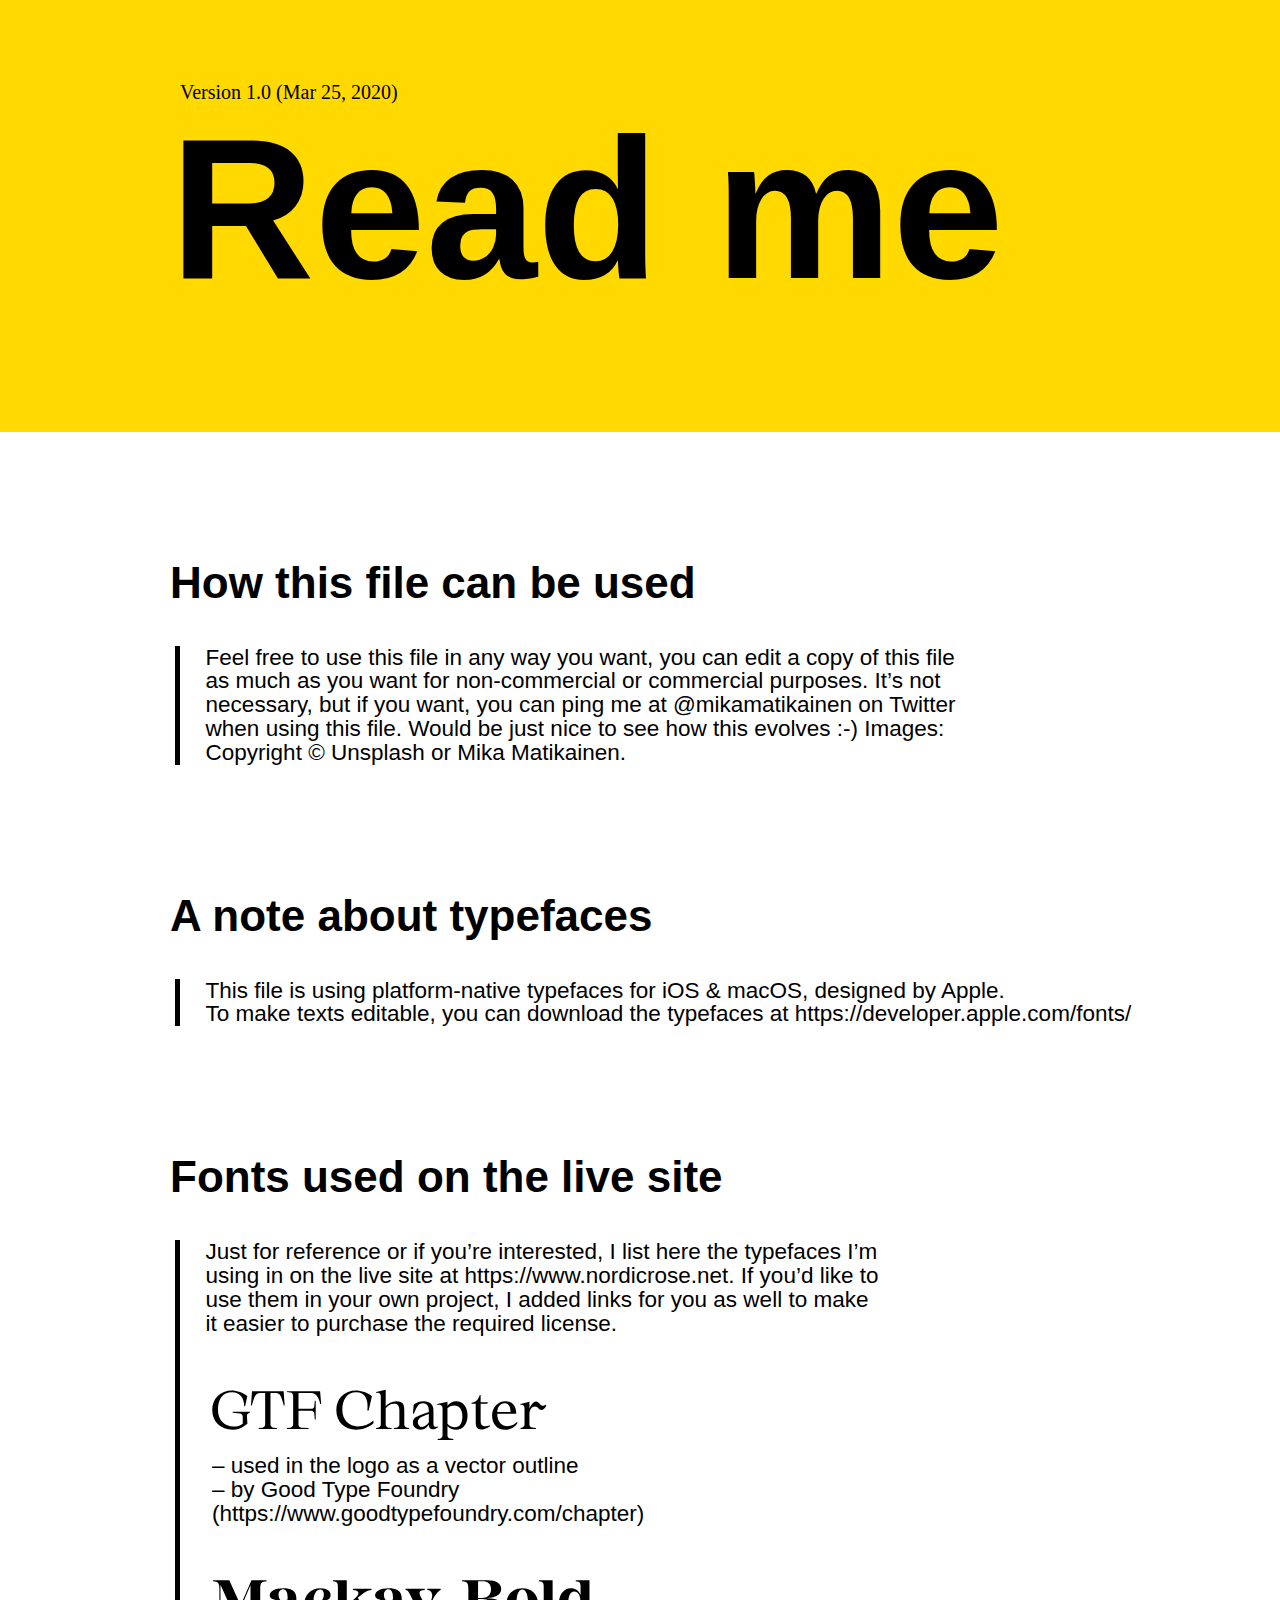
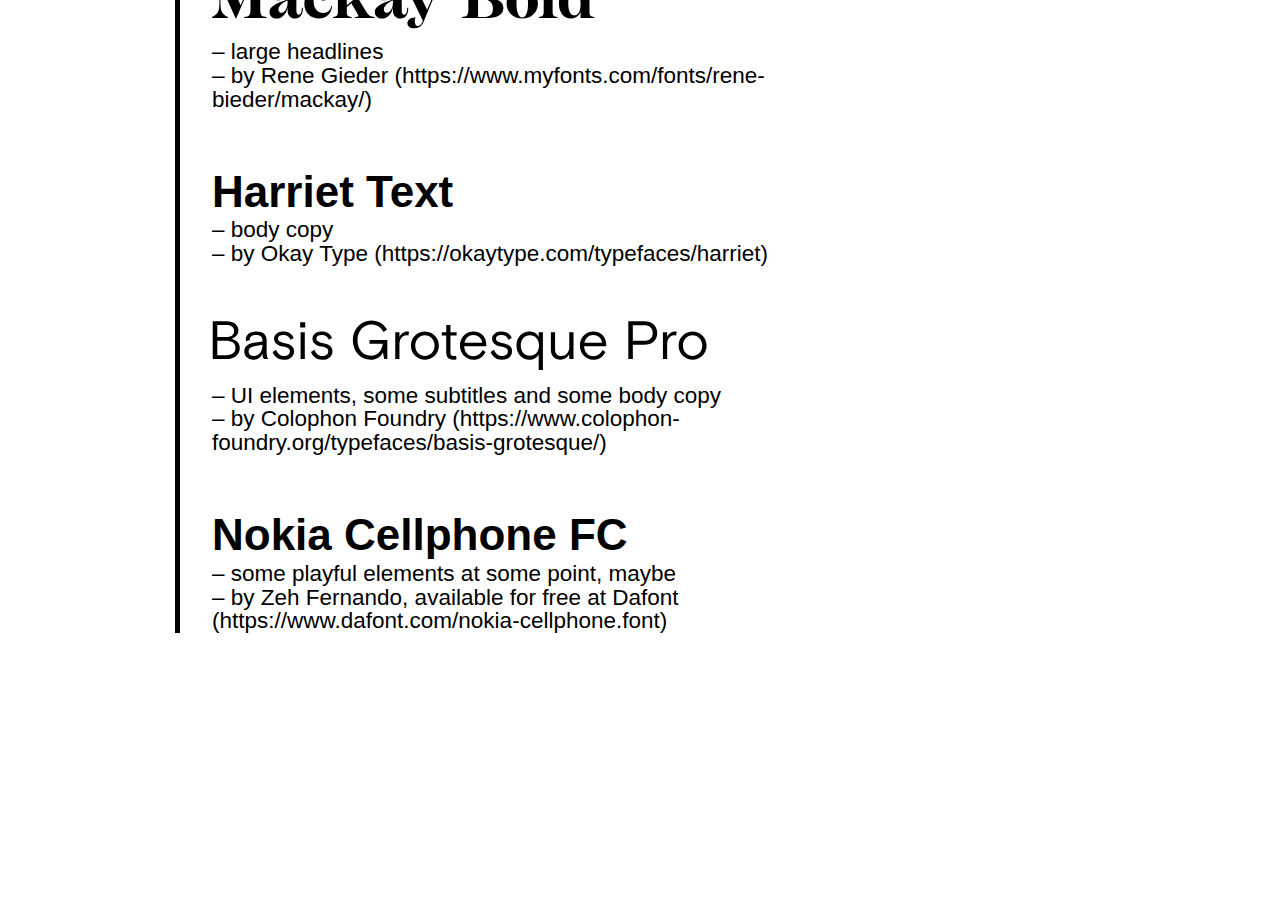
==== index.html @ ff58ccb0 "first complete" ====
<!DOCTYPE html>
<html lang="en">
<head>
    <meta charset="UTF-8">
    <meta name="viewport" content="width=device-width, initial-scale=1.0">
    <title>Read me</title>
    <link rel="stylesheet" href="./assets/style/readme_style.css">
    <link href="https://fonts.cdnfonts.com/css/sf-mono" rel="stylesheet">
    <link href="https://fonts.cdnfonts.com/css/new-york-extra-large" rel="stylesheet">
    <link href="https://fonts.cdnfonts.com/css/sf-pro-display" rel="stylesheet">
    <link href="https://fonts.cdnfonts.com/css/libre-bodoni-2" rel="stylesheet">
    <link href="https://fonts.cdnfonts.com/css/harriet-text" rel="stylesheet">
    <link href="https://db.onlinewebfonts.com/c/f35e9df5c1aaad478178cecd067b3884?family=Basis+Grotesque+Pro+Black" rel="stylesheet">
    <link href="https://fonts.cdnfonts.com/css/nokia-cellphone-fc" rel="stylesheet">
                
</head>
<body>
    <div id="header">
        <div class="wrap_header">
            <div class="version">
                Version 1.0 (Mar 25, 2020)
            </div>
            <div class="readme">
                Read me
            </div>
        </div>
    </div>
    <div id="content" class="pd-content">
        <div class="note1">
            <h1 class="header-p NYE-font">
                How this file can be used
            </h1>
            <div class="pd-t">
                <div class="vertical-line">
                    <p class="m-l content-p">
                        Feel free to use this file in any way you want, you can edit a copy of this file as much as you want for non-commercial or commercial purposes. It’s not necessary, but if you want, you can ping me at @mikamatikainen on Twitter when using this file. Would be just nice to see how this evolves :-)
    Images: Copyright © Unsplash or Mika Matikainen.
                    </p>
                </div>
            </div>
        </div>
        <div class="note2 pd-p">
            <h1 class="header-p NYE-font">
                A note about typefaces
            </h1>
            <div class="pd-t">
                <div class="vertical-line">
                    <p class="m-l content-p">
                        This file is using platform-native typefaces for iOS & macOS, designed by Apple.
                    </p>
                    <p class="m-l content-p">
                        To make texts editable, you can download the typefaces at https://developer.apple.com/fonts/
                    </p>
                </div>
            </div>
        </div>
        <div class="note3 pd-p">
            <h1 class="header-p NYE-font">
                Fonts used on the live site
            </h1>
            <div class="pd-t">
                <div class="vertical-line">
                    <p class="m-l content-p">
                        Just for reference or if you’re interested, I list here the typefaces I’m using in on the live site at https://www.nordicrose.net. If you’d like to use them in your own project, I added links for you as well to make it easier to purchase the required license.
                    </p>
                    <div class="pd-sh">
                        <h1 class="header-p ml-25">
                            <svg width="335" height="52" viewBox="0 0 335 52" fill="none" xmlns="http://www.w3.org/2000/svg">
                                <path d="M20.5982 40.8099C25.4042 40.8099 30.2102 38.9199 35.3942 34.7079L34.9622 27.0939C34.8542 25.2039 35.8262 24.2859 37.8782 23.7459V22.7199H20.7062V23.7459L27.8882 24.5559C29.5622 24.7719 30.7502 26.0679 30.7502 27.7419V34.7079C28.4282 36.7059 25.2962 37.5159 21.5702 37.5159C12.6602 37.5159 5.96423 31.1979 5.96423 21.0999C5.96423 10.4619 10.3382 3.2799 20.0582 3.2799C27.7802 3.2799 32.2082 8.6259 32.2082 17.2659H33.1262L35.2862 7.1679C32.2082 3.6579 24.3782 1.3899 20.0582 1.3899C8.23223 1.3899 0.240234 9.3279 0.240234 21.0999C0.240234 32.8719 8.77223 40.8099 20.5982 40.8099Z" fill="black"/>
                                <path d="M46.7794 39.9999H64.8694V39.0819L61.3054 38.6499C59.6854 38.4339 58.4974 37.1919 58.4974 35.5179V4.0899H62.6014C68.1634 4.0899 68.8114 5.7099 71.7814 16.6179H72.6994L71.6194 2.1999H40.0294L38.9494 16.6179H39.8674C42.8374 5.7099 43.8634 4.0899 49.4254 4.0899H53.1514V35.5179C53.1514 37.1919 51.9634 38.4339 50.3434 38.6499L46.7794 39.0819V39.9999Z" fill="black"/>
                                <path d="M74.8868 39.9999H96.5408V39.0819L89.3048 38.6499C87.6848 38.5419 86.4968 37.1919 86.4968 35.5179V21.7479H99.1868C100.645 21.7479 102.103 22.7739 102.211 24.1779L102.805 30.4959H103.723V11.6499H102.805L102.211 17.4279C102.049 18.8859 100.645 19.8579 99.1868 19.8579H86.4968V4.0899H98.6468C102.643 4.0899 106.099 5.9799 108.259 14.9979H109.177L108.097 2.1999H74.8868V3.1179L78.3428 3.5499C79.9628 3.7659 81.1508 5.0079 81.1508 6.6819V35.5179C81.1508 37.1919 79.9628 38.4339 78.3428 38.6499L74.8868 39.0819V39.9999Z" fill="black"/>
                                <path d="M144.142 40.8099C150.406 40.8099 157.102 38.4339 161.476 34.3299V31.4679C157.264 35.4099 151.486 37.4079 145.762 37.4079C137.284 37.4079 130.318 31.2519 130.318 21.0999C130.318 10.4619 135.178 3.2799 144.142 3.2799C153.106 3.2799 156.562 9.9219 155.374 21.5859H156.67L159.91 7.1679C156.832 3.6579 148.462 1.3899 144.142 1.3899C132.316 1.3899 124.324 9.3279 124.324 21.0999C124.324 32.9259 132.37 40.8099 144.142 40.8099Z" fill="black"/>
                                <path d="M164.153 39.9999H179.597V39.0819L176.519 38.6499C174.845 38.3799 173.711 37.1379 173.711 35.4639V19.2099C175.871 16.7259 178.409 14.7279 181.919 14.7279C185.537 14.7279 187.373 16.6179 187.373 21.5319V35.5179C187.373 37.1919 186.239 38.3799 184.565 38.6499L181.811 39.0819V39.9999H197.201V39.0819L195.095 38.6499C193.421 38.3259 192.287 37.1379 192.287 35.4639V21.2079C192.287 14.9439 190.505 12.2979 184.403 12.2979C179.867 12.2979 176.033 14.5659 173.711 17.2119V0.795898L164.153 3.1179V4.0359L165.287 3.8739C167.285 3.6039 168.797 5.2779 168.797 7.2759V35.5179C168.797 37.1919 167.663 38.2719 165.989 38.6499L164.153 39.0819V39.9999Z" fill="black"/>
                                <path d="M208.614 40.7019C212.88 40.7019 215.256 37.7319 216.822 35.4639L216.876 36.7599C216.984 39.4599 220.116 42.2139 225.84 38.4879V37.5699C223.032 38.3799 221.466 37.4619 221.466 34.6539L221.412 20.7759C221.412 16.0779 218.28 12.2979 211.746 12.2979C206.994 12.2979 204.402 13.5939 201.648 15.8619L200.946 24.6099L201.864 24.6639C204.402 19.1559 205.698 14.1879 211.044 14.1879C214.878 14.1879 216.822 17.2119 216.822 21.4239V23.0439C204.402 27.6339 200.892 28.0659 200.892 34.0059C200.892 37.8939 204.456 40.7019 208.614 40.7019ZM210.072 37.9479C207.588 37.9479 205.86 35.8959 205.86 32.9259C205.86 28.8219 210.45 27.1479 216.822 24.8799V33.5739C214.716 35.9499 212.718 37.9479 210.072 37.9479Z" fill="black"/>
                                <path d="M225.694 51.0159H241.3V50.0979L238.276 49.6119C236.656 49.3419 235.468 48.1539 235.468 46.4799V37.0299C237.304 39.1899 240.382 40.8099 244.108 40.8099C251.128 40.8099 255.556 34.9779 255.556 26.6079C255.556 18.1299 251.128 12.2979 244.108 12.2979C240.76 12.2979 237.466 14.1879 235.468 16.6719V12.6759L225.37 14.9979V15.9159L226.99 15.7539C228.988 15.5379 230.554 17.1039 230.554 19.1019V46.4799C230.554 48.1539 229.366 49.3419 227.746 49.6659L225.694 50.0979V51.0159ZM242.92 38.1639C239.842 38.1639 237.25 36.7059 235.468 34.7079V19.2099C237.412 17.0499 240.112 16.4019 242.38 16.4019C247.024 16.4019 250.372 20.2359 250.372 27.2559C250.372 34.5999 247.564 38.1639 242.92 38.1639Z" fill="black"/>
                                <path d="M269.445 40.4319C273.549 40.4319 277.545 37.5699 277.815 37.4079V36.2199C275.223 37.0839 273.279 37.4619 271.821 37.1919C269.553 36.8139 268.635 35.0859 268.635 32.0619V14.7819H275.331L275.871 13.2159H268.635V6.0339H267.771C265.827 11.6499 263.613 13.2699 259.563 13.7559V14.7819H263.721V31.0899C263.721 37.4079 263.937 40.4319 269.445 40.4319Z" fill="black"/>
                                <path d="M293.424 40.8099C297.69 40.8099 302.442 38.2179 305.304 34.3839V32.7639C302.55 35.7879 298.77 37.1379 295.368 37.1379C290.292 37.1379 285.216 33.3039 285.216 24.7179H304.278C304.278 16.7799 300.282 12.2979 293.424 12.2979C285.702 12.2979 280.086 18.6699 280.086 26.4459C280.086 34.2759 284.676 40.8099 293.424 40.8099ZM285.324 23.0979C285.324 19.6419 286.836 14.1879 292.668 14.1879C298.014 14.1879 298.5 20.3439 298.5 23.0979H285.324Z" fill="black"/>
                                <path d="M308.419 39.9999H323.971V39.0819L320.246 38.5959C318.626 38.3799 317.438 37.1379 317.438 35.4639V25.0419C317.438 20.9919 319.652 17.3739 323.216 17.4819C325.7 17.5359 326.888 20.8839 329.318 20.8839C331.423 20.8839 333.044 19.2099 334.124 16.9419V15.4839C333.422 15.9159 332.288 16.7799 330.668 16.7799C327.806 16.7799 326.996 12.5679 324.026 12.6219C321.002 12.6759 318.139 17.4819 317.438 19.8039V12.6759L308.419 14.9979V15.9159C308.96 15.7539 309.229 15.6459 309.661 15.6459C311.281 15.6459 312.523 17.3739 312.523 19.1019V35.4639C312.523 37.1379 311.282 38.1099 309.716 38.6499L308.419 39.0819V39.9999Z" fill="black"/>
                            </svg>
                        </h1>
                        <div>
                            <p class="content-p ml-25">
                                – used in the logo as a vector outline
                            </p>
                            <p class="content-p ml-25">
                                – by Good Type Foundry (https://www.goodtypefoundry.com/chapter)
                            </p>
                        </div>
                    </div>
                    <div class="pd-sh">
                        <h1 class="Libre-font header-p ml-25">
                            <svg width="383" height="49" viewBox="0 0 383 49" fill="none" xmlns="http://www.w3.org/2000/svg">
                                <path d="M54.54 1.27995V0.199951H39.474L28.62 25.364L17.28 0.199951H1.08V1.27995C6.21 1.49595 7.398 2.89995 7.398 9.37995V20.72C7.398 29.522 7.182 33.842 0 36.92V38H15.876V36.92C8.694 33.842 8.478 29.522 8.478 20.72V4.84395L23.706 38.54H24.138L38.502 5.27595V28.82C38.502 35.3 37.314 36.704 32.184 36.92V38H54.54V36.92C49.41 36.704 48.222 35.3 48.222 28.82V9.37995C48.222 2.89995 49.41 1.49595 54.54 1.27995Z" fill="black"/>
                                <path d="M89.8231 27.794C89.8231 32.276 88.5271 34.706 87.0151 34.706C85.5571 34.706 84.3691 33.41 84.3691 30.656V18.236C84.3691 10.352 77.9971 8.29995 71.5711 8.29995C61.9051 8.29995 57.7471 11.918 57.7471 15.374C57.7471 18.182 60.5551 20.612 68.4931 20.342C67.1431 18.884 66.5491 16.454 66.5491 14.726C66.5491 11.81 68.2231 9.21795 71.1391 9.21795C74.7571 9.21795 75.6211 13.808 75.6211 17.156V19.532C63.5791 23.474 57.4771 26.606 57.4771 32.168C57.4771 36.38 61.0411 38.54 64.6591 38.54C69.4651 38.54 74.0551 34.868 75.6211 27.686V30.71C75.6211 35.246 78.4831 38.486 83.2891 38.486C88.5271 38.486 90.9031 34.49 90.9031 27.794H89.8231ZM69.3031 32.87C68.1151 32.87 66.4411 31.844 66.4411 29.468C66.4411 25.85 70.4371 22.502 75.6211 20.396V22.232C75.6211 30.71 70.7611 32.87 69.3031 32.87Z" fill="black"/>
                                <path d="M106.957 38.54C113.383 38.54 118.945 34.976 120.295 26.012L119.593 25.796C118.567 30.17 115.705 32.978 111.331 32.978C105.985 32.978 101.557 28.874 101.557 20.666C101.557 13.97 104.473 9.37995 108.091 9.37995C110.791 9.37995 111.871 11.648 111.871 14.24C111.871 16.508 111.061 19.046 109.711 20.666C115.057 20.666 118.621 19.262 118.621 15.05C118.621 11.54 115.435 8.29995 108.361 8.29995C99.0731 8.29995 92.3231 14.834 92.3231 24.068C92.3231 33.626 99.5051 38.54 106.957 38.54Z" fill="black"/>
                                <path d="M154.07 31.574L145.754 17.75C153.044 11.54 155.42 10.19 159.524 9.91995V8.83995H140.948V9.91995C145.376 10.244 150.452 12.188 141.704 19.478L134.792 25.256V0.199951H121.022V1.27995C125.126 1.60395 125.882 2.84595 125.882 6.67995V31.52C125.882 35.354 125.126 36.596 121.022 36.92V38H139.652V36.92C135.548 36.596 134.792 35.354 134.792 31.52V27.2L139.274 23.312L144.458 31.898C147.374 36.704 146.888 36.596 142.946 36.92V38H162.602V36.92C158.552 36.65 156.662 35.894 154.07 31.574Z" fill="black"/>
                                <path d="M195.186 27.794C195.186 32.276 193.89 34.706 192.378 34.706C190.92 34.706 189.732 33.41 189.732 30.656V18.236C189.732 10.352 183.36 8.29995 176.934 8.29995C167.268 8.29995 163.11 11.918 163.11 15.374C163.11 18.182 165.918 20.612 173.856 20.342C172.506 18.884 171.912 16.454 171.912 14.726C171.912 11.81 173.586 9.21795 176.502 9.21795C180.12 9.21795 180.984 13.808 180.984 17.156V19.532C168.942 23.474 162.84 26.606 162.84 32.168C162.84 36.38 166.404 38.54 170.022 38.54C174.828 38.54 179.418 34.868 180.984 27.686V30.71C180.984 35.246 183.846 38.486 188.652 38.486C193.89 38.486 196.266 34.49 196.266 27.794H195.186ZM174.666 32.87C173.478 32.87 171.804 31.844 171.804 29.468C171.804 25.85 175.8 22.502 180.984 20.396V22.232C180.984 30.71 176.124 32.87 174.666 32.87Z" fill="black"/>
                                <path d="M215.274 8.83995V9.91995C220.404 10.352 221.376 15.32 218.892 21.098L215.166 29.792L209.226 17.696C206.472 12.242 206.904 10.244 212.736 9.91995V8.83995H193.62V9.91995C196.32 10.136 197.022 12.35 199.398 17.21L210.9 40.754C209.172 44.804 207.552 46.1 205.824 46.1C203.718 46.1 202.8 43.778 202.8 41.24C202.8 39.89 203.07 38.54 203.556 37.406C198.21 37.136 195.402 40.214 195.402 43.184C195.402 45.776 197.562 48.26 202.152 48.26C208.902 48.26 210.576 44.318 212.142 40.538L220.08 21.26C222.456 15.536 225.912 11.162 228.666 9.91995V8.83995H215.274Z" fill="black"/>
                                <path d="M275.359 18.182V18.02C284.647 17.318 289.183 14.024 289.183 8.89395C289.183 3.38595 283.945 0.199951 275.737 0.199951H250.033V1.27995C255.163 1.49595 256.351 2.89995 256.351 9.37995V28.82C256.351 35.3 255.163 36.704 250.033 36.92V38H276.493C285.457 38 291.397 34.22 291.397 27.956C291.397 22.178 286.915 18.506 275.359 18.182ZM270.499 1.27995C275.521 1.27995 279.031 3.87195 279.031 9.21795C279.031 14.834 275.251 17.966 269.797 17.966H266.071V1.27995H270.499ZM271.363 37.028H266.071V19.046H269.797C276.925 19.046 280.921 22.394 280.921 28.388C280.921 33.896 278.113 37.028 271.363 37.028Z" fill="black"/>
                                <path d="M310.272 8.29995C301.47 8.29995 294.612 14.078 294.612 23.312C294.612 32.654 301.47 38.54 310.272 38.54C319.074 38.54 325.932 32.654 325.932 23.312C325.932 14.078 319.074 8.29995 310.272 8.29995ZM310.272 37.46C306.438 37.46 304.494 32.006 304.494 23.312C304.494 14.726 306.438 9.37995 310.272 9.37995C314.106 9.37995 316.05 14.726 316.05 23.312C316.05 32.006 314.106 37.46 310.272 37.46Z" fill="black"/>
                                <path d="M340.614 31.52V0.199951H326.844V1.27995C330.948 1.60395 331.704 2.84595 331.704 6.67995V31.52C331.704 35.354 330.948 36.596 326.844 36.92V38H345.474V36.92C341.37 36.596 340.614 35.354 340.614 31.52Z" fill="black"/>
                                <path d="M377.489 31.52V0.199951H363.719V1.27995C367.823 1.60395 368.579 2.84595 368.579 6.67995V15.104C366.851 10.676 363.503 8.29995 358.751 8.29995C352.001 8.29995 346.925 14.348 346.925 23.42C346.925 32.492 352.001 38.54 358.751 38.54C363.503 38.54 366.851 36.164 368.579 31.79V38H382.349V36.92C378.245 36.596 377.489 35.354 377.489 31.52ZM362.369 35.3C358.967 35.3 356.267 31.952 356.267 23.42C356.267 14.942 358.913 11.54 362.261 11.54C366.041 11.54 368.579 14.888 368.579 23.42C368.579 31.898 366.095 35.3 362.369 35.3Z" fill="black"/>
                            </svg>                                
                        </h1>
                        <div>
                            <p class="content-p ml-25">
                                – large headlines
                            </p>
                            <p class="content-p ml-25">
                                – by Rene Gieder (https://www.myfonts.com/fonts/rene-bieder/mackay/)
                            </p>
                        </div>
                    </div>
                    <div class="pd-sh">
                        <h1 class="Harriet-font header-p ml-25">
                            Harriet Text
                        </h1>
                        <div>
                            <p class="content-p ml-25">
                                – body copy
                            </p>
                            <p class="content-p ml-25">
                                – by Okay Type (https://okaytype.com/typefaces/harriet)
                            </p>
                        </div>
                    </div>
                    <div class="pd-sh">
                        <h1 class="header-p Basis-font  ml-25">
                            <svg width="495" height="51" viewBox="0 0 495 51" fill="none" xmlns="http://www.w3.org/2000/svg">
                                <path d="M0.751953 39H14.684C21.758 39 27.806 34.788 27.806 28.146C27.806 22.692 24.35 20.208 19.868 18.642C23.54 17.346 26.456 14.808 26.456 10.326C26.456 4.97997 21.812 1.19997 14.576 1.19997H0.751953V39ZM5.28795 20.856H13.982C19.166 20.856 23.486 22.746 23.486 28.038C23.486 33.384 19.166 35.22 13.982 35.22H5.28795V20.856ZM5.28795 4.97997H14.252C18.68 4.97997 22.136 6.76197 22.136 11.028C22.136 15.402 18.68 17.076 14.252 17.076H5.28795V4.97997Z" fill="black"/>
                                <path d="M56.2703 39C54.9743 36.84 54.6503 35.382 54.6503 32.304V20.208C54.6503 14.754 51.1943 11.46 44.1203 11.46C37.7483 11.46 33.8063 15.024 33.8063 19.074C33.8063 19.83 33.9683 20.532 34.2383 21.234L37.9103 19.992C37.7483 19.56 37.8023 19.452 37.8023 19.182C37.8023 16.968 39.8543 15.024 44.1203 15.024C48.0623 15.024 50.4383 16.536 50.4383 20.208V21.396L41.5283 22.854C36.3983 23.718 32.2943 26.418 32.2943 31.602C32.2943 36.3 35.8583 39.756 41.3123 39.756C45.4163 39.756 48.7643 37.596 50.4383 33.708C50.4383 36.732 51.2483 37.974 52.0583 39H56.2703ZM41.7983 35.976C38.5583 35.976 36.6143 34.194 36.6143 31.386C36.6143 28.632 38.5583 26.796 42.2843 26.148L50.4383 24.744V25.554C50.4383 30.954 47.4683 35.976 41.7983 35.976Z" fill="black"/>
                                <path d="M65.9548 18.534C65.9548 16.158 68.3308 15.024 71.3548 15.024C74.3788 15.024 77.0248 16.212 78.4828 19.83L81.7228 17.94C80.0488 13.836 76.8628 11.46 71.3008 11.46C66.3868 11.46 62.0668 14.106 62.0668 18.696C62.0668 23.232 66.1708 25.662 71.0308 26.526C75.7288 27.39 77.8888 28.686 77.8888 31.332C77.8888 34.356 75.6208 36.084 71.9488 36.084C68.0068 36.084 65.4148 33.492 64.0648 29.82L60.5548 31.98C62.1748 36.192 66.0088 39.756 71.9488 39.756C78.5908 39.756 82.1008 35.706 82.1008 31.17C82.1008 26.634 78.7528 24.366 73.0828 23.286C68.7628 22.476 65.9548 21.288 65.9548 18.534Z" fill="black"/>
                                <path d="M88.5922 39H92.8042V12.216H88.5922V39ZM88.1602 7.57197H93.2362V2.27997H88.1602V7.57197Z" fill="black"/>
                                <path d="M104.345 18.534C104.345 16.158 106.721 15.024 109.745 15.024C112.769 15.024 115.415 16.212 116.873 19.83L120.113 17.94C118.439 13.836 115.253 11.46 109.691 11.46C104.777 11.46 100.457 14.106 100.457 18.696C100.457 23.232 104.561 25.662 109.421 26.526C114.119 27.39 116.279 28.686 116.279 31.332C116.279 34.356 114.011 36.084 110.339 36.084C106.397 36.084 103.805 33.492 102.455 29.82L98.9455 31.98C100.565 36.192 104.399 39.756 110.339 39.756C116.981 39.756 120.491 35.706 120.491 31.17C120.491 26.634 117.143 24.366 111.473 23.286C107.153 22.476 104.345 21.288 104.345 18.534Z" fill="black"/>
                                <path d="M172.201 39H175.333V20.046H157.513V23.826H170.797C169.771 30.9 165.991 35.76 158.971 35.76C150.763 35.76 145.471 29.334 145.471 20.1C145.471 10.866 151.843 4.43997 159.241 4.43997C164.425 4.43997 168.367 6.49197 171.607 12.108L175.063 9.62397C172.201 4.00797 166.693 0.44397 159.295 0.44397C149.251 0.44397 140.827 8.81397 140.827 20.1C140.827 31.386 148.225 39.756 158.809 39.756C164.803 39.756 168.799 36.786 170.905 32.466L172.201 39Z" fill="black"/>
                                <path d="M197.074 11.73C196.48 11.568 195.67 11.46 195.238 11.46C191.404 11.46 188.92 13.836 187.462 17.076V12.216H183.25V39H187.462V24.366C187.462 18.912 190.594 15.348 194.266 15.348C195.022 15.348 195.724 15.456 196.372 15.672L197.074 11.73Z" fill="black"/>
                                <path d="M226.894 25.608C226.894 16.482 219.604 11.46 212.908 11.46C206.212 11.46 198.922 16.482 198.922 25.608C198.922 34.734 206.212 39.756 212.908 39.756C219.604 39.756 226.894 34.734 226.894 25.608ZM212.908 35.976C207.508 35.976 203.242 31.602 203.242 25.608C203.242 19.614 207.508 15.24 212.908 15.24C218.308 15.24 222.574 19.614 222.574 25.608C222.574 31.602 218.308 35.976 212.908 35.976Z" fill="black"/>
                                <path d="M229.755 15.564H234.237V32.574C234.237 38.028 237.477 39.756 240.933 39.756C242.607 39.756 243.579 39.648 244.497 39.27L244.119 35.76C243.525 35.922 242.715 36.084 242.121 36.084C238.989 36.084 238.449 34.626 238.449 31.764V15.564H244.605V12.216H238.449V4.97997H234.237V12.216H229.755V15.564Z" fill="black"/>
                                <path d="M274.317 26.31V24.852C274.317 17.076 269.457 11.46 261.411 11.46C253.905 11.46 247.965 17.346 247.965 25.608C247.965 33.87 253.959 39.756 261.249 39.756C267.297 39.756 270.969 36.84 273.507 31.926L270.429 30.09C268.701 33.546 266.271 36.192 261.411 36.192C255.849 36.192 252.447 31.926 252.177 26.31H274.317ZM261.411 15.024C265.569 15.024 269.835 17.832 270.105 22.854H252.501C253.527 18.264 256.605 15.024 261.411 15.024Z" fill="black"/>
                                <path d="M283.959 18.534C283.959 16.158 286.335 15.024 289.359 15.024C292.383 15.024 295.029 16.212 296.487 19.83L299.727 17.94C298.053 13.836 294.867 11.46 289.305 11.46C284.391 11.46 280.071 14.106 280.071 18.696C280.071 23.232 284.175 25.662 289.035 26.526C293.733 27.39 295.893 28.686 295.893 31.332C295.893 34.356 293.625 36.084 289.953 36.084C286.011 36.084 283.419 33.492 282.069 29.82L278.559 31.98C280.179 36.192 284.013 39.756 289.953 39.756C296.595 39.756 300.105 35.706 300.105 31.17C300.105 26.634 296.757 24.366 291.087 23.286C286.767 22.476 283.959 21.288 283.959 18.534Z" fill="black"/>
                                <path d="M330.904 12.216H326.692V17.022C325.234 13.566 321.778 11.46 317.512 11.46C310.33 11.46 304.444 17.022 304.444 25.608C304.444 34.194 310.33 39.756 317.458 39.756C321.616 39.756 325.018 37.488 326.692 34.41V50.016H330.904V12.216ZM317.89 15.348C323.074 15.348 327.016 19.29 327.016 25.608C327.016 31.926 323.074 35.868 317.89 35.868C312.706 35.868 308.764 31.926 308.764 25.608C308.764 19.29 312.706 15.348 317.89 15.348Z" fill="black"/>
                                <path d="M338.87 29.874C338.87 37.002 343.514 39.756 348.374 39.756C352.316 39.756 355.502 37.758 357.284 34.302V39H361.496V12.216H357.284V27.228C357.284 32.574 353.558 35.976 349.4 35.976C345.728 35.976 343.082 33.924 343.082 29.658V12.216H338.87V29.874Z" fill="black"/>
                                <path d="M394.235 26.31V24.852C394.235 17.076 389.375 11.46 381.329 11.46C373.823 11.46 367.883 17.346 367.883 25.608C367.883 33.87 373.877 39.756 381.167 39.756C387.215 39.756 390.887 36.84 393.425 31.926L390.347 30.09C388.619 33.546 386.189 36.192 381.329 36.192C375.767 36.192 372.365 31.926 372.095 26.31H394.235ZM381.329 15.024C385.487 15.024 389.753 17.832 390.023 22.854H372.419C373.445 18.264 376.523 15.024 381.329 15.024Z" fill="black"/>
                                <path d="M416.299 39H420.835V24.744H432.175C440.167 24.744 445.243 20.1 445.243 12.972C445.243 5.84397 440.167 1.19997 432.175 1.19997H416.299V39ZM420.835 5.19597H431.959C437.413 5.19597 440.707 7.73397 440.707 12.972C440.707 18.21 437.413 20.748 431.959 20.748H420.835V5.19597Z" fill="black"/>
                                <path d="M464.754 11.73C464.16 11.568 463.35 11.46 462.918 11.46C459.084 11.46 456.6 13.836 455.142 17.076V12.216H450.93V39H455.142V24.366C455.142 18.912 458.274 15.348 461.946 15.348C462.702 15.348 463.404 15.456 464.052 15.672L464.754 11.73Z" fill="black"/>
                                <path d="M494.574 25.608C494.574 16.482 487.284 11.46 480.588 11.46C473.892 11.46 466.602 16.482 466.602 25.608C466.602 34.734 473.892 39.756 480.588 39.756C487.284 39.756 494.574 34.734 494.574 25.608ZM480.588 35.976C475.188 35.976 470.922 31.602 470.922 25.608C470.922 19.614 475.188 15.24 480.588 15.24C485.988 15.24 490.254 19.614 490.254 25.608C490.254 31.602 485.988 35.976 480.588 35.976Z" fill="black"/>
                            </svg>                                
                        </h1>
                        <div>
                            <p class="content-p ml-25">
                                – UI elements, some subtitles and some body copy 
                            </p>
                            <p class="content-p ml-25">
                                – by Colophon Foundry (https://www.colophon-foundry.org/typefaces/basis-grotesque/)
                            </p>
                        </div>
                    </div>
                    <div class="pd-sh">
                        <h1 class="header-p Nokia-font  ml-25">
                            Nokia Cellphone FC
                        </h1>
                        <div>
                            <p class="content-p ml-25">
                                – some playful elements at some point, maybe
                            </p>
                            <p class="content-p ml-25">
                                – by Zeh Fernando, available for free at Dafont (https://www.dafont.com/nokia-cellphone.font) 
                            </p>
                        </div>
                    </div>
                </div>
            </div>
        </div>
        <div id="footer">

        </div>
    </div>
</body>
</html>
---- assets/style/readme_style.css ----
*{
    margin: 0;
    padding: 0;
    box-sizing: border-box;
}

#header{
    width: 100vw;
    height: 48vh;
    background-color: #FFD900;
    white-space: nowrap;
}

.wrap_header{
    padding-top: 9vh;
    padding-left: 20vh;
}

.version{
    font-family: 'SF Mono';
    font-size: 20px;
}

.readme{
    font-family: 'New York Extra Large', sans-serif;
    font-size: 200px;
    font-weight: 700;
    margin-top: -10px;
    margin-left: -10px;
}

.note1>div>div{
    max-width: 62vw;
}

.note3>div>div{
    max-width: 55vw;
}

.pd-t{
    padding-top: 4vh;
}
.vertical-line {
    border-left: thick solid black;
    margin-left: 5px;
}
.m-l{
    margin-left: 2vw;
}
.ml-25{
    margin-left: 2.5vw;
}
.pd-content{
    padding-top: 13.9vh;
    padding-left: 20vh;
    margin-left: -10px;
}
.pd-p{
    padding-top: 13.9vh;
}
.pd-sh{
    padding-top: 6vh;
}
.header-p{
    font-size: 44px;
    font-weight: 700;
    line-height: 52.51px;
    font-weight: 700;
}

#footer{
    display: block;
    height: 30vh;
}

.content-p{
    font-size: 22.5px;
    font-weight: 400;
    line-height: 23.87px;
    font-family: 'SF Pro Display', sans-serif;
}
.NYE-font{
    font-family: 'New York Extra Large', sans-serif;
}
.Libre-font{
    font-family: 'Libre Bodoni', sans-serif;
}
.Harriet-font{
    font-family: 'Harriet Text', sans-serif;
}
.Basis-font{
    font-family: "Basis Grotesque Pro Black";
}
.Nokia-font{
    font-family: 'Nokia Cellphone FC', sans-serif;
}
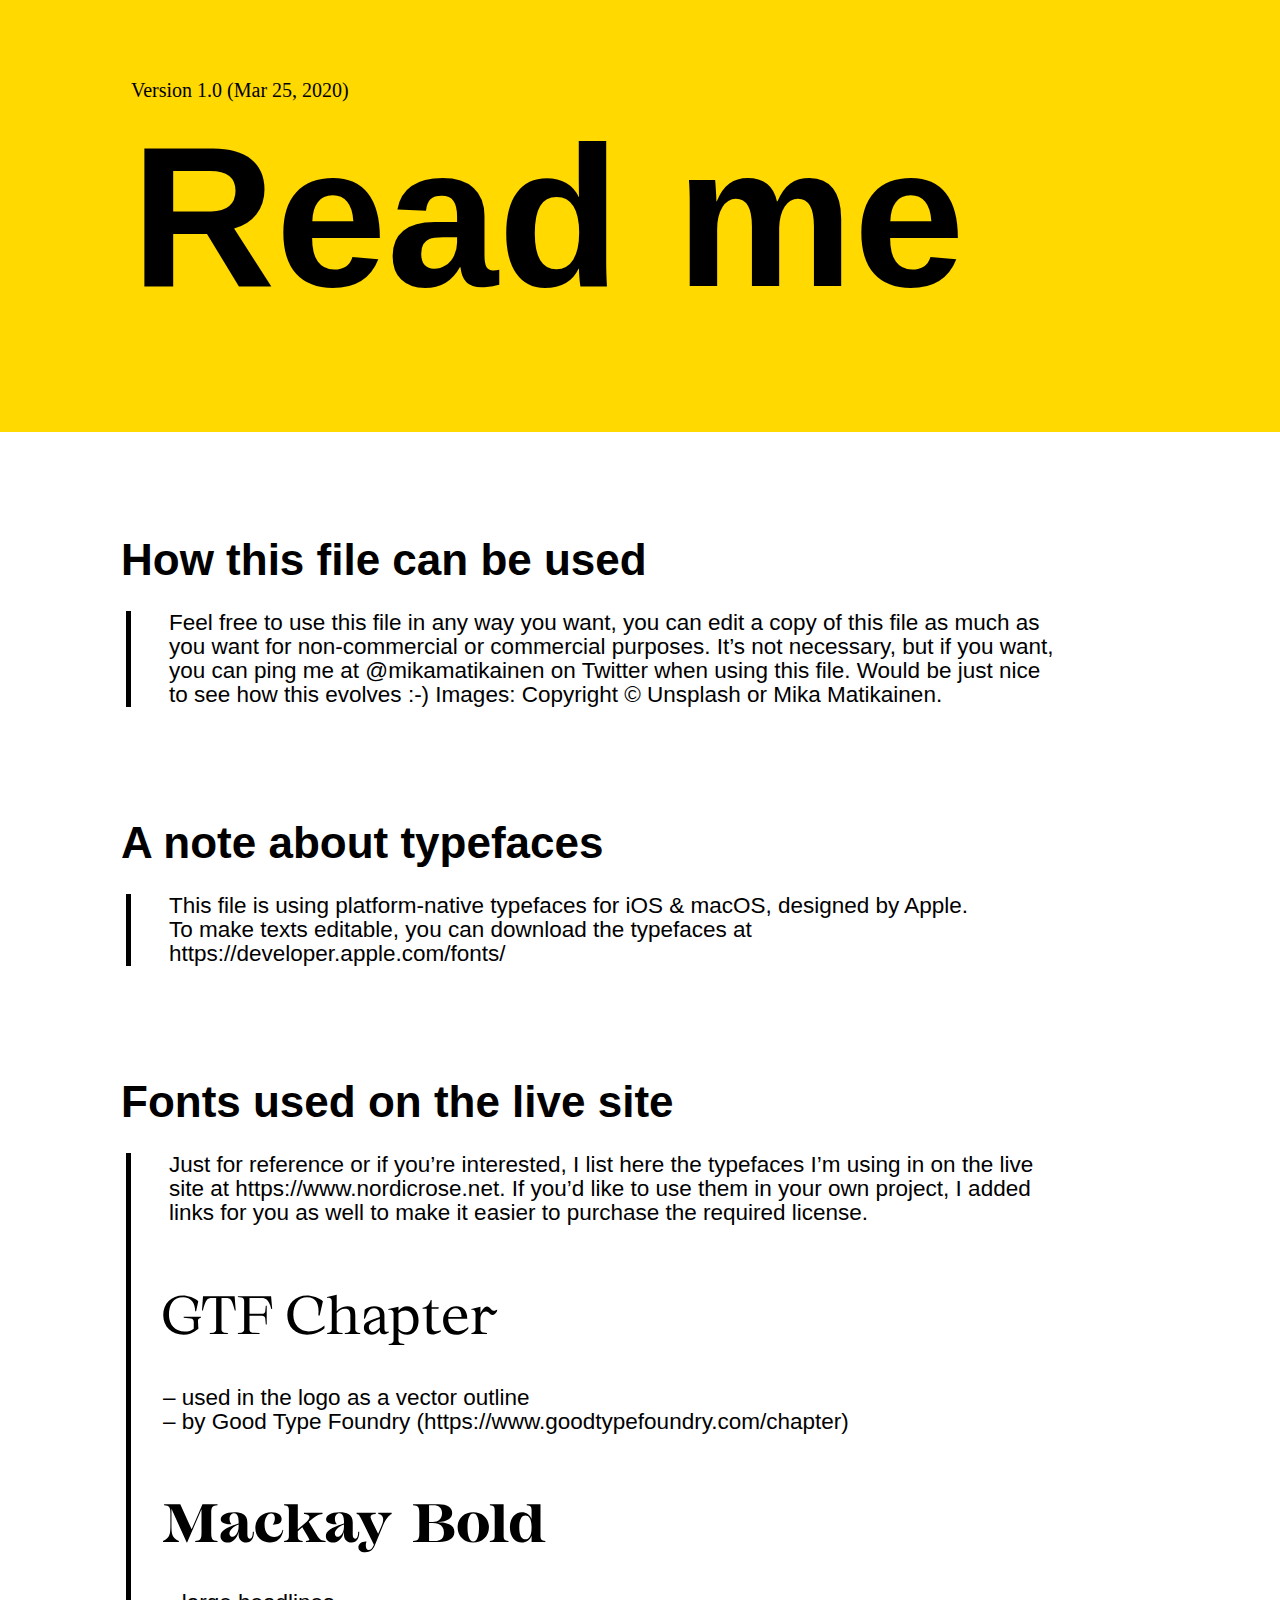
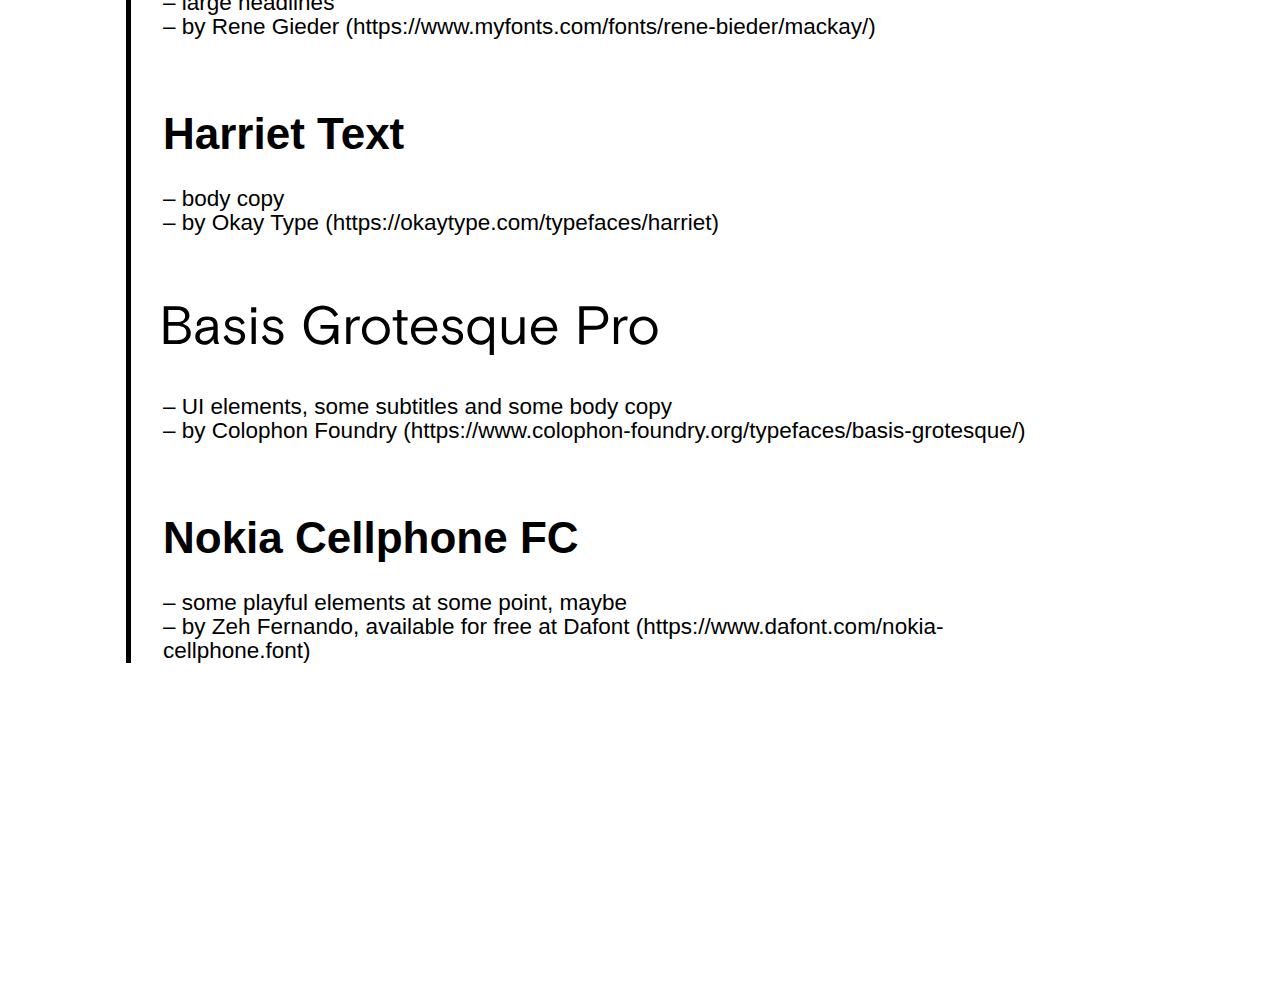
==== commit fcd4e272: "fixed padding" ====
--- a/index.html
+++ b/index.html
@@ -78,7 +78,7 @@
                                 <path d="M308.419 39.9999H323.971V39.0819L320.246 38.5959C318.626 38.3799 317.438 37.1379 317.438 35.4639V25.0419C317.438 20.9919 319.652 17.3739 323.216 17.4819C325.7 17.5359 326.888 20.8839 329.318 20.8839C331.423 20.8839 333.044 19.2099 334.124 16.9419V15.4839C333.422 15.9159 332.288 16.7799 330.668 16.7799C327.806 16.7799 326.996 12.5679 324.026 12.6219C321.002 12.6759 318.139 17.4819 317.438 19.8039V12.6759L308.419 14.9979V15.9159C308.96 15.7539 309.229 15.6459 309.661 15.6459C311.281 15.6459 312.523 17.3739 312.523 19.1019V35.4639C312.523 37.1379 311.282 38.1099 309.716 38.6499L308.419 39.0819V39.9999Z" fill="black"/>
                             </svg>
                         </h1>
-                        <div>
+                        <div class="pt-28px">
                             <p class="content-p ml-25">
                                 – used in the logo as a vector outline
                             </p>
@@ -102,7 +102,7 @@
                                 <path d="M377.489 31.52V0.199951H363.719V1.27995C367.823 1.60395 368.579 2.84595 368.579 6.67995V15.104C366.851 10.676 363.503 8.29995 358.751 8.29995C352.001 8.29995 346.925 14.348 346.925 23.42C346.925 32.492 352.001 38.54 358.751 38.54C363.503 38.54 366.851 36.164 368.579 31.79V38H382.349V36.92C378.245 36.596 377.489 35.354 377.489 31.52ZM362.369 35.3C358.967 35.3 356.267 31.952 356.267 23.42C356.267 14.942 358.913 11.54 362.261 11.54C366.041 11.54 368.579 14.888 368.579 23.42C368.579 31.898 366.095 35.3 362.369 35.3Z" fill="black"/>
                             </svg>                                
                         </h1>
-                        <div>
+                        <div class="pt-28px">
                             <p class="content-p ml-25">
                                 – large headlines
                             </p>
@@ -115,7 +115,7 @@
                         <h1 class="Harriet-font header-p ml-25">
                             Harriet Text
                         </h1>
-                        <div>
+                        <div class="pt-28px">
                             <p class="content-p ml-25">
                                 – body copy
                             </p>
@@ -146,7 +146,7 @@
                                 <path d="M494.574 25.608C494.574 16.482 487.284 11.46 480.588 11.46C473.892 11.46 466.602 16.482 466.602 25.608C466.602 34.734 473.892 39.756 480.588 39.756C487.284 39.756 494.574 34.734 494.574 25.608ZM480.588 35.976C475.188 35.976 470.922 31.602 470.922 25.608C470.922 19.614 475.188 15.24 480.588 15.24C485.988 15.24 490.254 19.614 490.254 25.608C490.254 31.602 485.988 35.976 480.588 35.976Z" fill="black"/>
                             </svg>                                
                         </h1>
-                        <div>
+                        <div class="pt-28px">
                             <p class="content-p ml-25">
                                 – UI elements, some subtitles and some body copy 
                             </p>
@@ -159,7 +159,7 @@
                         <h1 class="header-p Nokia-font  ml-25">
                             Nokia Cellphone FC
                         </h1>
-                        <div>
+                        <div class="pt-28px">
                             <p class="content-p ml-25">
                                 – some playful elements at some point, maybe
                             </p>
--- a/assets/style/readme_style.css
+++ b/assets/style/readme_style.css
@@ -12,8 +12,8 @@
 }
 
 .wrap_header{
-    padding-top: 9vh;
-    padding-left: 20vh;
+    padding-top: 79px;
+    padding-left: 131px;
 }
 
 .version{
@@ -25,8 +25,6 @@
     font-family: 'New York Extra Large', sans-serif;
     font-size: 200px;
     font-weight: 700;
-    margin-top: -10px;
-    margin-left: -10px;
 }
 
 .note1>div>div{
@@ -38,39 +36,40 @@
 }
 
 .pd-t{
-    padding-top: 4vh;
+    padding-top: 26px;
 }
 .vertical-line {
     border-left: thick solid black;
     margin-left: 5px;
 }
 .m-l{
-    margin-left: 2vw;
+    margin-left: 38px;
 }
 .ml-25{
     margin-left: 2.5vw;
 }
 .pd-content{
-    padding-top: 13.9vh;
-    padding-left: 20vh;
+    padding-top: 103px;
+    padding-left: 131px;
     margin-left: -10px;
 }
 .pd-p{
-    padding-top: 13.9vh;
+    padding-top: 111.5px;
 }
 .pd-sh{
-    padding-top: 6vh;
+    padding-top: 69.69px;
 }
 .header-p{
     font-size: 44px;
-    font-weight: 700;
-    line-height: 52.51px;
     font-weight: 700;
 }
 
 #footer{
     display: block;
-    height: 30vh;
+    height: 326px;
+}
+.pt-28px{
+    padding-top: 28.625px;
 }
 
 .content-p{
@@ -78,6 +77,7 @@
     font-weight: 400;
     line-height: 23.87px;
     font-family: 'SF Pro Display', sans-serif;
+    width: 70vw;
 }
 .NYE-font{
     font-family: 'New York Extra Large', sans-serif;
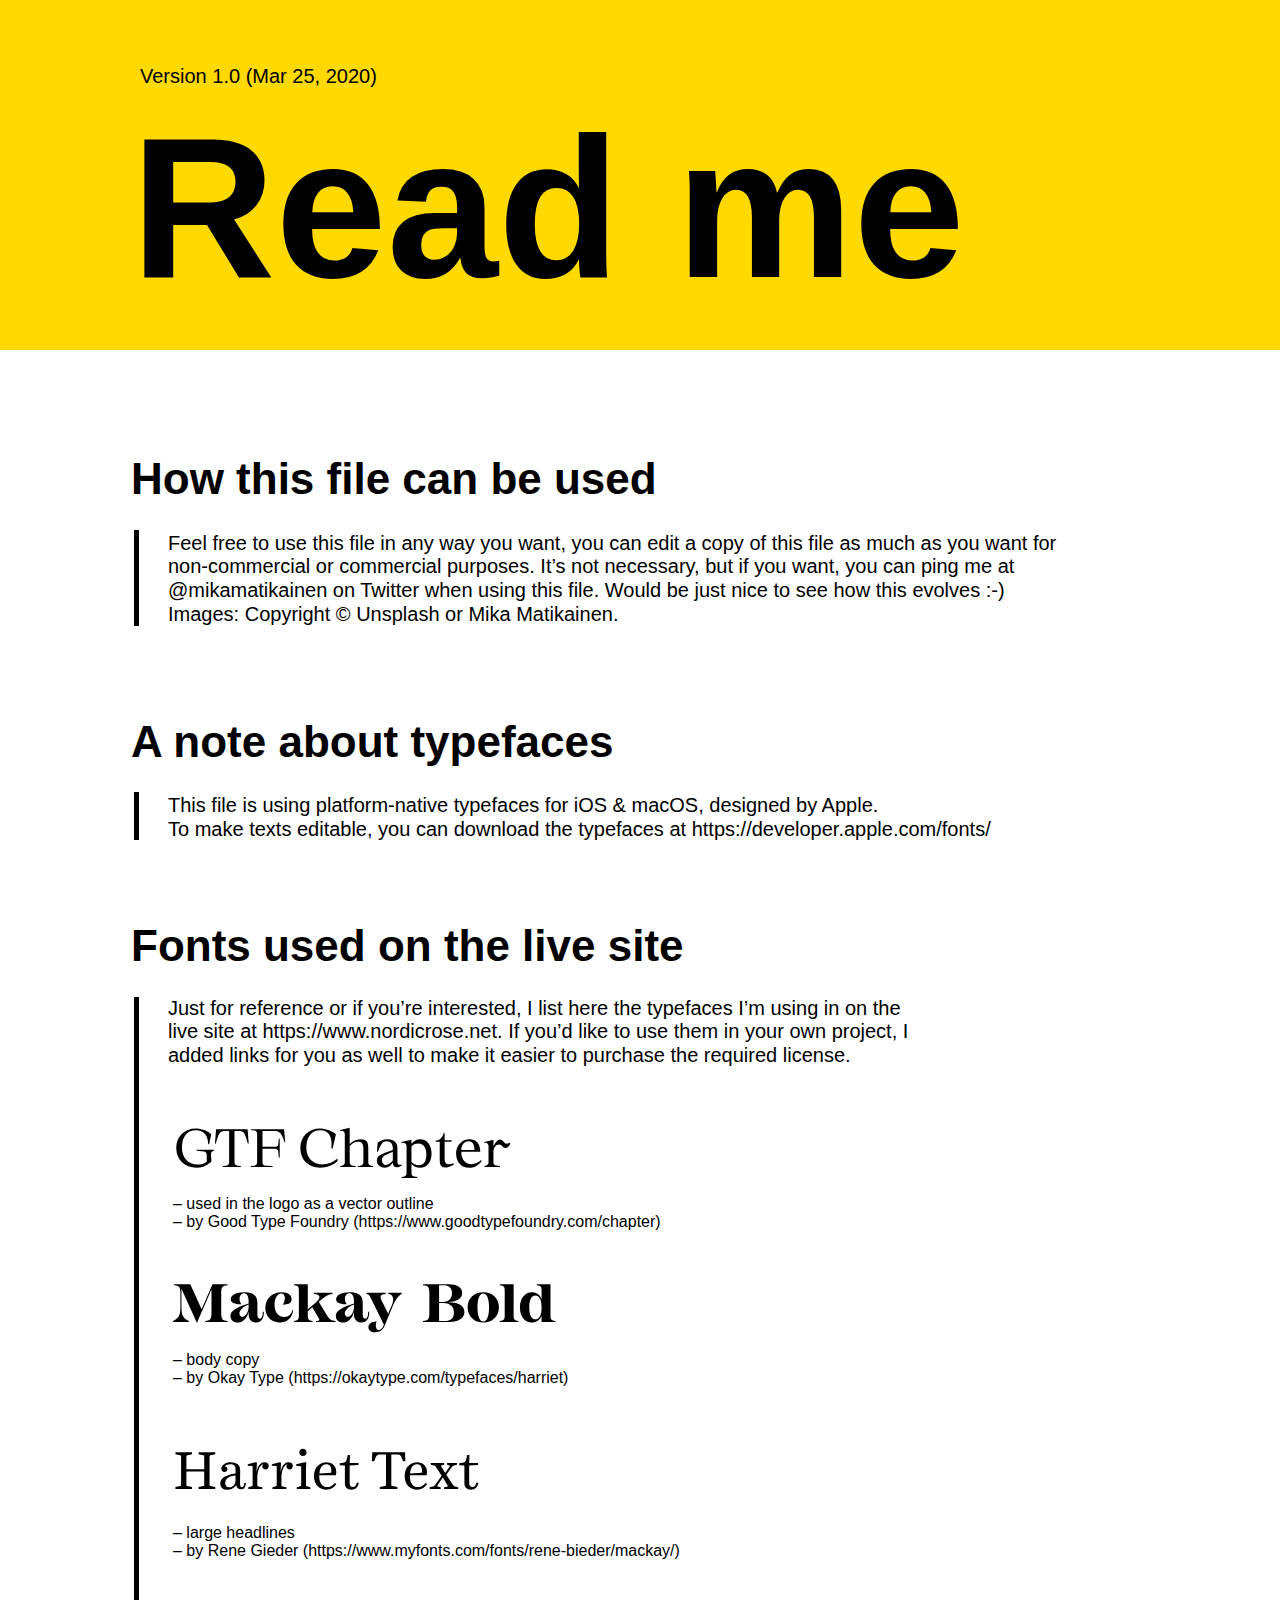
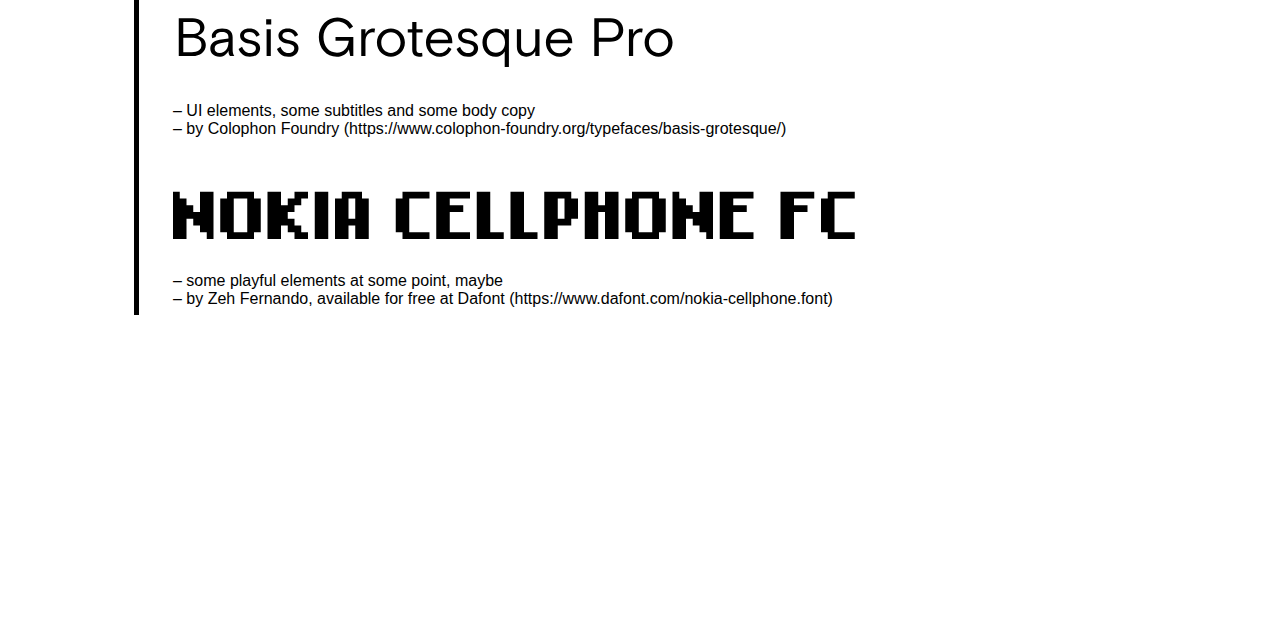
==== commit b2de6d66: "fixed" ====
--- a/index.html
+++ b/index.html
@@ -4,176 +4,169 @@
     <meta charset="UTF-8">
     <meta name="viewport" content="width=device-width, initial-scale=1.0">
     <title>Read me</title>
-    <link rel="stylesheet" href="./assets/style/readme_style.css">
+    <link rel="stylesheet" href="./style/style_index.css">
+    <link rel="stylesheet" href="./style/style.css">
+
     <link href="https://fonts.cdnfonts.com/css/sf-mono" rel="stylesheet">
     <link href="https://fonts.cdnfonts.com/css/new-york-extra-large" rel="stylesheet">
     <link href="https://fonts.cdnfonts.com/css/sf-pro-display" rel="stylesheet">
-    <link href="https://fonts.cdnfonts.com/css/libre-bodoni-2" rel="stylesheet">
-    <link href="https://fonts.cdnfonts.com/css/harriet-text" rel="stylesheet">
-    <link href="https://db.onlinewebfonts.com/c/f35e9df5c1aaad478178cecd067b3884?family=Basis+Grotesque+Pro+Black" rel="stylesheet">
-    <link href="https://fonts.cdnfonts.com/css/nokia-cellphone-fc" rel="stylesheet">
-                
 </head>
 <body>
-    <div id="header">
-        <div class="wrap_header">
-            <div class="version">
-                Version 1.0 (Mar 25, 2020)
-            </div>
-            <div class="readme">
-                Read me
-            </div>
+    <div id="main">
+        <div id="header">
+            <div class="version SF-Mono pl-140">Version 1.0 (Mar 25, 2020)</div>
+            <div class="readme New-York-Extra-Large pl-131">Read me</div>
         </div>
-    </div>
-    <div id="content" class="pd-content">
-        <div class="note1">
-            <h1 class="header-p NYE-font">
-                How this file can be used
-            </h1>
-            <div class="pd-t">
-                <div class="vertical-line">
-                    <p class="m-l content-p">
-                        Feel free to use this file in any way you want, you can edit a copy of this file as much as you want for non-commercial or commercial purposes. It’s not necessary, but if you want, you can ping me at @mikamatikainen on Twitter when using this file. Would be just nice to see how this evolves :-)
-    Images: Copyright © Unsplash or Mika Matikainen.
-                    </p>
+        <div id="content">
+            <div>
+                <h1 class="content_header-header1 header-paragraph New-York-Extra-Large pl-131">How this file can be used</h1>
+                <div class="pl-134 pt-24">
+                    <div class="vertical-line">
+                        <p class="pl-29 pt-2 SF-pro paragraph content_paragraph-paragraph1">
+                            Feel free to use this file in any way you want, you can edit a copy of this file as much as you want for non-commercial or commercial purposes. It’s not necessary, but if you want, you can ping me at @mikamatikainen on Twitter when using this file. Would be just nice to see how this evolves :-) Images: Copyright © Unsplash or Mika Matikainen.
+                        </p>
+                    </div>
                 </div>
             </div>
-        </div>
-        <div class="note2 pd-p">
-            <h1 class="header-p NYE-font">
-                A note about typefaces
-            </h1>
-            <div class="pd-t">
-                <div class="vertical-line">
-                    <p class="m-l content-p">
-                        This file is using platform-native typefaces for iOS & macOS, designed by Apple.
-                    </p>
-                    <p class="m-l content-p">
-                        To make texts editable, you can download the typefaces at https://developer.apple.com/fonts/
-                    </p>
+            <div>
+                <h1 class="content_header-header2 header-paragraph New-York-Extra-Large pl-131">A note about typefaces</h1>
+                <div class="pl-134 pt-24">
+                    <div class="vertical-line">
+                        <p class="pl-29 pt-2 SF-pro paragraph pb-2 content_paragraph-paragraph2 h-48">
+                            This file is using platform-native typefaces for iOS & macOS, designed by Apple. <br>
+                            To make texts editable, you can download the typefaces at https://developer.apple.com/fonts/
+                        </p>
+                    </div>
                 </div>
             </div>
-        </div>
-        <div class="note3 pd-p">
-            <h1 class="header-p NYE-font">
-                Fonts used on the live site
-            </h1>
-            <div class="pd-t">
-                <div class="vertical-line">
-                    <p class="m-l content-p">
-                        Just for reference or if you’re interested, I list here the typefaces I’m using in on the live site at https://www.nordicrose.net. If you’d like to use them in your own project, I added links for you as well to make it easier to purchase the required license.
-                    </p>
-                    <div class="pd-sh">
-                        <h1 class="header-p ml-25">
-                            <svg width="335" height="52" viewBox="0 0 335 52" fill="none" xmlns="http://www.w3.org/2000/svg">
-                                <path d="M20.5982 40.8099C25.4042 40.8099 30.2102 38.9199 35.3942 34.7079L34.9622 27.0939C34.8542 25.2039 35.8262 24.2859 37.8782 23.7459V22.7199H20.7062V23.7459L27.8882 24.5559C29.5622 24.7719 30.7502 26.0679 30.7502 27.7419V34.7079C28.4282 36.7059 25.2962 37.5159 21.5702 37.5159C12.6602 37.5159 5.96423 31.1979 5.96423 21.0999C5.96423 10.4619 10.3382 3.2799 20.0582 3.2799C27.7802 3.2799 32.2082 8.6259 32.2082 17.2659H33.1262L35.2862 7.1679C32.2082 3.6579 24.3782 1.3899 20.0582 1.3899C8.23223 1.3899 0.240234 9.3279 0.240234 21.0999C0.240234 32.8719 8.77223 40.8099 20.5982 40.8099Z" fill="black"/>
-                                <path d="M46.7794 39.9999H64.8694V39.0819L61.3054 38.6499C59.6854 38.4339 58.4974 37.1919 58.4974 35.5179V4.0899H62.6014C68.1634 4.0899 68.8114 5.7099 71.7814 16.6179H72.6994L71.6194 2.1999H40.0294L38.9494 16.6179H39.8674C42.8374 5.7099 43.8634 4.0899 49.4254 4.0899H53.1514V35.5179C53.1514 37.1919 51.9634 38.4339 50.3434 38.6499L46.7794 39.0819V39.9999Z" fill="black"/>
-                                <path d="M74.8868 39.9999H96.5408V39.0819L89.3048 38.6499C87.6848 38.5419 86.4968 37.1919 86.4968 35.5179V21.7479H99.1868C100.645 21.7479 102.103 22.7739 102.211 24.1779L102.805 30.4959H103.723V11.6499H102.805L102.211 17.4279C102.049 18.8859 100.645 19.8579 99.1868 19.8579H86.4968V4.0899H98.6468C102.643 4.0899 106.099 5.9799 108.259 14.9979H109.177L108.097 2.1999H74.8868V3.1179L78.3428 3.5499C79.9628 3.7659 81.1508 5.0079 81.1508 6.6819V35.5179C81.1508 37.1919 79.9628 38.4339 78.3428 38.6499L74.8868 39.0819V39.9999Z" fill="black"/>
-                                <path d="M144.142 40.8099C150.406 40.8099 157.102 38.4339 161.476 34.3299V31.4679C157.264 35.4099 151.486 37.4079 145.762 37.4079C137.284 37.4079 130.318 31.2519 130.318 21.0999C130.318 10.4619 135.178 3.2799 144.142 3.2799C153.106 3.2799 156.562 9.9219 155.374 21.5859H156.67L159.91 7.1679C156.832 3.6579 148.462 1.3899 144.142 1.3899C132.316 1.3899 124.324 9.3279 124.324 21.0999C124.324 32.9259 132.37 40.8099 144.142 40.8099Z" fill="black"/>
-                                <path d="M164.153 39.9999H179.597V39.0819L176.519 38.6499C174.845 38.3799 173.711 37.1379 173.711 35.4639V19.2099C175.871 16.7259 178.409 14.7279 181.919 14.7279C185.537 14.7279 187.373 16.6179 187.373 21.5319V35.5179C187.373 37.1919 186.239 38.3799 184.565 38.6499L181.811 39.0819V39.9999H197.201V39.0819L195.095 38.6499C193.421 38.3259 192.287 37.1379 192.287 35.4639V21.2079C192.287 14.9439 190.505 12.2979 184.403 12.2979C179.867 12.2979 176.033 14.5659 173.711 17.2119V0.795898L164.153 3.1179V4.0359L165.287 3.8739C167.285 3.6039 168.797 5.2779 168.797 7.2759V35.5179C168.797 37.1919 167.663 38.2719 165.989 38.6499L164.153 39.0819V39.9999Z" fill="black"/>
-                                <path d="M208.614 40.7019C212.88 40.7019 215.256 37.7319 216.822 35.4639L216.876 36.7599C216.984 39.4599 220.116 42.2139 225.84 38.4879V37.5699C223.032 38.3799 221.466 37.4619 221.466 34.6539L221.412 20.7759C221.412 16.0779 218.28 12.2979 211.746 12.2979C206.994 12.2979 204.402 13.5939 201.648 15.8619L200.946 24.6099L201.864 24.6639C204.402 19.1559 205.698 14.1879 211.044 14.1879C214.878 14.1879 216.822 17.2119 216.822 21.4239V23.0439C204.402 27.6339 200.892 28.0659 200.892 34.0059C200.892 37.8939 204.456 40.7019 208.614 40.7019ZM210.072 37.9479C207.588 37.9479 205.86 35.8959 205.86 32.9259C205.86 28.8219 210.45 27.1479 216.822 24.8799V33.5739C214.716 35.9499 212.718 37.9479 210.072 37.9479Z" fill="black"/>
-                                <path d="M225.694 51.0159H241.3V50.0979L238.276 49.6119C236.656 49.3419 235.468 48.1539 235.468 46.4799V37.0299C237.304 39.1899 240.382 40.8099 244.108 40.8099C251.128 40.8099 255.556 34.9779 255.556 26.6079C255.556 18.1299 251.128 12.2979 244.108 12.2979C240.76 12.2979 237.466 14.1879 235.468 16.6719V12.6759L225.37 14.9979V15.9159L226.99 15.7539C228.988 15.5379 230.554 17.1039 230.554 19.1019V46.4799C230.554 48.1539 229.366 49.3419 227.746 49.6659L225.694 50.0979V51.0159ZM242.92 38.1639C239.842 38.1639 237.25 36.7059 235.468 34.7079V19.2099C237.412 17.0499 240.112 16.4019 242.38 16.4019C247.024 16.4019 250.372 20.2359 250.372 27.2559C250.372 34.5999 247.564 38.1639 242.92 38.1639Z" fill="black"/>
-                                <path d="M269.445 40.4319C273.549 40.4319 277.545 37.5699 277.815 37.4079V36.2199C275.223 37.0839 273.279 37.4619 271.821 37.1919C269.553 36.8139 268.635 35.0859 268.635 32.0619V14.7819H275.331L275.871 13.2159H268.635V6.0339H267.771C265.827 11.6499 263.613 13.2699 259.563 13.7559V14.7819H263.721V31.0899C263.721 37.4079 263.937 40.4319 269.445 40.4319Z" fill="black"/>
-                                <path d="M293.424 40.8099C297.69 40.8099 302.442 38.2179 305.304 34.3839V32.7639C302.55 35.7879 298.77 37.1379 295.368 37.1379C290.292 37.1379 285.216 33.3039 285.216 24.7179H304.278C304.278 16.7799 300.282 12.2979 293.424 12.2979C285.702 12.2979 280.086 18.6699 280.086 26.4459C280.086 34.2759 284.676 40.8099 293.424 40.8099ZM285.324 23.0979C285.324 19.6419 286.836 14.1879 292.668 14.1879C298.014 14.1879 298.5 20.3439 298.5 23.0979H285.324Z" fill="black"/>
-                                <path d="M308.419 39.9999H323.971V39.0819L320.246 38.5959C318.626 38.3799 317.438 37.1379 317.438 35.4639V25.0419C317.438 20.9919 319.652 17.3739 323.216 17.4819C325.7 17.5359 326.888 20.8839 329.318 20.8839C331.423 20.8839 333.044 19.2099 334.124 16.9419V15.4839C333.422 15.9159 332.288 16.7799 330.668 16.7799C327.806 16.7799 326.996 12.5679 324.026 12.6219C321.002 12.6759 318.139 17.4819 317.438 19.8039V12.6759L308.419 14.9979V15.9159C308.96 15.7539 309.229 15.6459 309.661 15.6459C311.281 15.6459 312.523 17.3739 312.523 19.1019V35.4639C312.523 37.1379 311.282 38.1099 309.716 38.6499L308.419 39.0819V39.9999Z" fill="black"/>
-                            </svg>
-                        </h1>
-                        <div class="pt-28px">
-                            <p class="content-p ml-25">
-                                – used in the logo as a vector outline
-                            </p>
-                            <p class="content-p ml-25">
-                                – by Good Type Foundry (https://www.goodtypefoundry.com/chapter)
-                            </p>
-                        </div>
-                    </div>
-                    <div class="pd-sh">
-                        <h1 class="Libre-font header-p ml-25">
-                            <svg width="383" height="49" viewBox="0 0 383 49" fill="none" xmlns="http://www.w3.org/2000/svg">
-                                <path d="M54.54 1.27995V0.199951H39.474L28.62 25.364L17.28 0.199951H1.08V1.27995C6.21 1.49595 7.398 2.89995 7.398 9.37995V20.72C7.398 29.522 7.182 33.842 0 36.92V38H15.876V36.92C8.694 33.842 8.478 29.522 8.478 20.72V4.84395L23.706 38.54H24.138L38.502 5.27595V28.82C38.502 35.3 37.314 36.704 32.184 36.92V38H54.54V36.92C49.41 36.704 48.222 35.3 48.222 28.82V9.37995C48.222 2.89995 49.41 1.49595 54.54 1.27995Z" fill="black"/>
-                                <path d="M89.8231 27.794C89.8231 32.276 88.5271 34.706 87.0151 34.706C85.5571 34.706 84.3691 33.41 84.3691 30.656V18.236C84.3691 10.352 77.9971 8.29995 71.5711 8.29995C61.9051 8.29995 57.7471 11.918 57.7471 15.374C57.7471 18.182 60.5551 20.612 68.4931 20.342C67.1431 18.884 66.5491 16.454 66.5491 14.726C66.5491 11.81 68.2231 9.21795 71.1391 9.21795C74.7571 9.21795 75.6211 13.808 75.6211 17.156V19.532C63.5791 23.474 57.4771 26.606 57.4771 32.168C57.4771 36.38 61.0411 38.54 64.6591 38.54C69.4651 38.54 74.0551 34.868 75.6211 27.686V30.71C75.6211 35.246 78.4831 38.486 83.2891 38.486C88.5271 38.486 90.9031 34.49 90.9031 27.794H89.8231ZM69.3031 32.87C68.1151 32.87 66.4411 31.844 66.4411 29.468C66.4411 25.85 70.4371 22.502 75.6211 20.396V22.232C75.6211 30.71 70.7611 32.87 69.3031 32.87Z" fill="black"/>
-                                <path d="M106.957 38.54C113.383 38.54 118.945 34.976 120.295 26.012L119.593 25.796C118.567 30.17 115.705 32.978 111.331 32.978C105.985 32.978 101.557 28.874 101.557 20.666C101.557 13.97 104.473 9.37995 108.091 9.37995C110.791 9.37995 111.871 11.648 111.871 14.24C111.871 16.508 111.061 19.046 109.711 20.666C115.057 20.666 118.621 19.262 118.621 15.05C118.621 11.54 115.435 8.29995 108.361 8.29995C99.0731 8.29995 92.3231 14.834 92.3231 24.068C92.3231 33.626 99.5051 38.54 106.957 38.54Z" fill="black"/>
-                                <path d="M154.07 31.574L145.754 17.75C153.044 11.54 155.42 10.19 159.524 9.91995V8.83995H140.948V9.91995C145.376 10.244 150.452 12.188 141.704 19.478L134.792 25.256V0.199951H121.022V1.27995C125.126 1.60395 125.882 2.84595 125.882 6.67995V31.52C125.882 35.354 125.126 36.596 121.022 36.92V38H139.652V36.92C135.548 36.596 134.792 35.354 134.792 31.52V27.2L139.274 23.312L144.458 31.898C147.374 36.704 146.888 36.596 142.946 36.92V38H162.602V36.92C158.552 36.65 156.662 35.894 154.07 31.574Z" fill="black"/>
-                                <path d="M195.186 27.794C195.186 32.276 193.89 34.706 192.378 34.706C190.92 34.706 189.732 33.41 189.732 30.656V18.236C189.732 10.352 183.36 8.29995 176.934 8.29995C167.268 8.29995 163.11 11.918 163.11 15.374C163.11 18.182 165.918 20.612 173.856 20.342C172.506 18.884 171.912 16.454 171.912 14.726C171.912 11.81 173.586 9.21795 176.502 9.21795C180.12 9.21795 180.984 13.808 180.984 17.156V19.532C168.942 23.474 162.84 26.606 162.84 32.168C162.84 36.38 166.404 38.54 170.022 38.54C174.828 38.54 179.418 34.868 180.984 27.686V30.71C180.984 35.246 183.846 38.486 188.652 38.486C193.89 38.486 196.266 34.49 196.266 27.794H195.186ZM174.666 32.87C173.478 32.87 171.804 31.844 171.804 29.468C171.804 25.85 175.8 22.502 180.984 20.396V22.232C180.984 30.71 176.124 32.87 174.666 32.87Z" fill="black"/>
-                                <path d="M215.274 8.83995V9.91995C220.404 10.352 221.376 15.32 218.892 21.098L215.166 29.792L209.226 17.696C206.472 12.242 206.904 10.244 212.736 9.91995V8.83995H193.62V9.91995C196.32 10.136 197.022 12.35 199.398 17.21L210.9 40.754C209.172 44.804 207.552 46.1 205.824 46.1C203.718 46.1 202.8 43.778 202.8 41.24C202.8 39.89 203.07 38.54 203.556 37.406C198.21 37.136 195.402 40.214 195.402 43.184C195.402 45.776 197.562 48.26 202.152 48.26C208.902 48.26 210.576 44.318 212.142 40.538L220.08 21.26C222.456 15.536 225.912 11.162 228.666 9.91995V8.83995H215.274Z" fill="black"/>
-                                <path d="M275.359 18.182V18.02C284.647 17.318 289.183 14.024 289.183 8.89395C289.183 3.38595 283.945 0.199951 275.737 0.199951H250.033V1.27995C255.163 1.49595 256.351 2.89995 256.351 9.37995V28.82C256.351 35.3 255.163 36.704 250.033 36.92V38H276.493C285.457 38 291.397 34.22 291.397 27.956C291.397 22.178 286.915 18.506 275.359 18.182ZM270.499 1.27995C275.521 1.27995 279.031 3.87195 279.031 9.21795C279.031 14.834 275.251 17.966 269.797 17.966H266.071V1.27995H270.499ZM271.363 37.028H266.071V19.046H269.797C276.925 19.046 280.921 22.394 280.921 28.388C280.921 33.896 278.113 37.028 271.363 37.028Z" fill="black"/>
-                                <path d="M310.272 8.29995C301.47 8.29995 294.612 14.078 294.612 23.312C294.612 32.654 301.47 38.54 310.272 38.54C319.074 38.54 325.932 32.654 325.932 23.312C325.932 14.078 319.074 8.29995 310.272 8.29995ZM310.272 37.46C306.438 37.46 304.494 32.006 304.494 23.312C304.494 14.726 306.438 9.37995 310.272 9.37995C314.106 9.37995 316.05 14.726 316.05 23.312C316.05 32.006 314.106 37.46 310.272 37.46Z" fill="black"/>
-                                <path d="M340.614 31.52V0.199951H326.844V1.27995C330.948 1.60395 331.704 2.84595 331.704 6.67995V31.52C331.704 35.354 330.948 36.596 326.844 36.92V38H345.474V36.92C341.37 36.596 340.614 35.354 340.614 31.52Z" fill="black"/>
-                                <path d="M377.489 31.52V0.199951H363.719V1.27995C367.823 1.60395 368.579 2.84595 368.579 6.67995V15.104C366.851 10.676 363.503 8.29995 358.751 8.29995C352.001 8.29995 346.925 14.348 346.925 23.42C346.925 32.492 352.001 38.54 358.751 38.54C363.503 38.54 366.851 36.164 368.579 31.79V38H382.349V36.92C378.245 36.596 377.489 35.354 377.489 31.52ZM362.369 35.3C358.967 35.3 356.267 31.952 356.267 23.42C356.267 14.942 358.913 11.54 362.261 11.54C366.041 11.54 368.579 14.888 368.579 23.42C368.579 31.898 366.095 35.3 362.369 35.3Z" fill="black"/>
-                            </svg>                                
-                        </h1>
-                        <div class="pt-28px">
-                            <p class="content-p ml-25">
-                                – large headlines
-                            </p>
-                            <p class="content-p ml-25">
-                                – by Rene Gieder (https://www.myfonts.com/fonts/rene-bieder/mackay/)
-                            </p>
-                        </div>
-                    </div>
-                    <div class="pd-sh">
-                        <h1 class="Harriet-font header-p ml-25">
-                            Harriet Text
-                        </h1>
-                        <div class="pt-28px">
-                            <p class="content-p ml-25">
-                                – body copy
-                            </p>
-                            <p class="content-p ml-25">
-                                – by Okay Type (https://okaytype.com/typefaces/harriet)
-                            </p>
-                        </div>
-                    </div>
-                    <div class="pd-sh">
-                        <h1 class="header-p Basis-font  ml-25">
-                            <svg width="495" height="51" viewBox="0 0 495 51" fill="none" xmlns="http://www.w3.org/2000/svg">
-                                <path d="M0.751953 39H14.684C21.758 39 27.806 34.788 27.806 28.146C27.806 22.692 24.35 20.208 19.868 18.642C23.54 17.346 26.456 14.808 26.456 10.326C26.456 4.97997 21.812 1.19997 14.576 1.19997H0.751953V39ZM5.28795 20.856H13.982C19.166 20.856 23.486 22.746 23.486 28.038C23.486 33.384 19.166 35.22 13.982 35.22H5.28795V20.856ZM5.28795 4.97997H14.252C18.68 4.97997 22.136 6.76197 22.136 11.028C22.136 15.402 18.68 17.076 14.252 17.076H5.28795V4.97997Z" fill="black"/>
-                                <path d="M56.2703 39C54.9743 36.84 54.6503 35.382 54.6503 32.304V20.208C54.6503 14.754 51.1943 11.46 44.1203 11.46C37.7483 11.46 33.8063 15.024 33.8063 19.074C33.8063 19.83 33.9683 20.532 34.2383 21.234L37.9103 19.992C37.7483 19.56 37.8023 19.452 37.8023 19.182C37.8023 16.968 39.8543 15.024 44.1203 15.024C48.0623 15.024 50.4383 16.536 50.4383 20.208V21.396L41.5283 22.854C36.3983 23.718 32.2943 26.418 32.2943 31.602C32.2943 36.3 35.8583 39.756 41.3123 39.756C45.4163 39.756 48.7643 37.596 50.4383 33.708C50.4383 36.732 51.2483 37.974 52.0583 39H56.2703ZM41.7983 35.976C38.5583 35.976 36.6143 34.194 36.6143 31.386C36.6143 28.632 38.5583 26.796 42.2843 26.148L50.4383 24.744V25.554C50.4383 30.954 47.4683 35.976 41.7983 35.976Z" fill="black"/>
-                                <path d="M65.9548 18.534C65.9548 16.158 68.3308 15.024 71.3548 15.024C74.3788 15.024 77.0248 16.212 78.4828 19.83L81.7228 17.94C80.0488 13.836 76.8628 11.46 71.3008 11.46C66.3868 11.46 62.0668 14.106 62.0668 18.696C62.0668 23.232 66.1708 25.662 71.0308 26.526C75.7288 27.39 77.8888 28.686 77.8888 31.332C77.8888 34.356 75.6208 36.084 71.9488 36.084C68.0068 36.084 65.4148 33.492 64.0648 29.82L60.5548 31.98C62.1748 36.192 66.0088 39.756 71.9488 39.756C78.5908 39.756 82.1008 35.706 82.1008 31.17C82.1008 26.634 78.7528 24.366 73.0828 23.286C68.7628 22.476 65.9548 21.288 65.9548 18.534Z" fill="black"/>
-                                <path d="M88.5922 39H92.8042V12.216H88.5922V39ZM88.1602 7.57197H93.2362V2.27997H88.1602V7.57197Z" fill="black"/>
-                                <path d="M104.345 18.534C104.345 16.158 106.721 15.024 109.745 15.024C112.769 15.024 115.415 16.212 116.873 19.83L120.113 17.94C118.439 13.836 115.253 11.46 109.691 11.46C104.777 11.46 100.457 14.106 100.457 18.696C100.457 23.232 104.561 25.662 109.421 26.526C114.119 27.39 116.279 28.686 116.279 31.332C116.279 34.356 114.011 36.084 110.339 36.084C106.397 36.084 103.805 33.492 102.455 29.82L98.9455 31.98C100.565 36.192 104.399 39.756 110.339 39.756C116.981 39.756 120.491 35.706 120.491 31.17C120.491 26.634 117.143 24.366 111.473 23.286C107.153 22.476 104.345 21.288 104.345 18.534Z" fill="black"/>
-                                <path d="M172.201 39H175.333V20.046H157.513V23.826H170.797C169.771 30.9 165.991 35.76 158.971 35.76C150.763 35.76 145.471 29.334 145.471 20.1C145.471 10.866 151.843 4.43997 159.241 4.43997C164.425 4.43997 168.367 6.49197 171.607 12.108L175.063 9.62397C172.201 4.00797 166.693 0.44397 159.295 0.44397C149.251 0.44397 140.827 8.81397 140.827 20.1C140.827 31.386 148.225 39.756 158.809 39.756C164.803 39.756 168.799 36.786 170.905 32.466L172.201 39Z" fill="black"/>
-                                <path d="M197.074 11.73C196.48 11.568 195.67 11.46 195.238 11.46C191.404 11.46 188.92 13.836 187.462 17.076V12.216H183.25V39H187.462V24.366C187.462 18.912 190.594 15.348 194.266 15.348C195.022 15.348 195.724 15.456 196.372 15.672L197.074 11.73Z" fill="black"/>
-                                <path d="M226.894 25.608C226.894 16.482 219.604 11.46 212.908 11.46C206.212 11.46 198.922 16.482 198.922 25.608C198.922 34.734 206.212 39.756 212.908 39.756C219.604 39.756 226.894 34.734 226.894 25.608ZM212.908 35.976C207.508 35.976 203.242 31.602 203.242 25.608C203.242 19.614 207.508 15.24 212.908 15.24C218.308 15.24 222.574 19.614 222.574 25.608C222.574 31.602 218.308 35.976 212.908 35.976Z" fill="black"/>
-                                <path d="M229.755 15.564H234.237V32.574C234.237 38.028 237.477 39.756 240.933 39.756C242.607 39.756 243.579 39.648 244.497 39.27L244.119 35.76C243.525 35.922 242.715 36.084 242.121 36.084C238.989 36.084 238.449 34.626 238.449 31.764V15.564H244.605V12.216H238.449V4.97997H234.237V12.216H229.755V15.564Z" fill="black"/>
-                                <path d="M274.317 26.31V24.852C274.317 17.076 269.457 11.46 261.411 11.46C253.905 11.46 247.965 17.346 247.965 25.608C247.965 33.87 253.959 39.756 261.249 39.756C267.297 39.756 270.969 36.84 273.507 31.926L270.429 30.09C268.701 33.546 266.271 36.192 261.411 36.192C255.849 36.192 252.447 31.926 252.177 26.31H274.317ZM261.411 15.024C265.569 15.024 269.835 17.832 270.105 22.854H252.501C253.527 18.264 256.605 15.024 261.411 15.024Z" fill="black"/>
-                                <path d="M283.959 18.534C283.959 16.158 286.335 15.024 289.359 15.024C292.383 15.024 295.029 16.212 296.487 19.83L299.727 17.94C298.053 13.836 294.867 11.46 289.305 11.46C284.391 11.46 280.071 14.106 280.071 18.696C280.071 23.232 284.175 25.662 289.035 26.526C293.733 27.39 295.893 28.686 295.893 31.332C295.893 34.356 293.625 36.084 289.953 36.084C286.011 36.084 283.419 33.492 282.069 29.82L278.559 31.98C280.179 36.192 284.013 39.756 289.953 39.756C296.595 39.756 300.105 35.706 300.105 31.17C300.105 26.634 296.757 24.366 291.087 23.286C286.767 22.476 283.959 21.288 283.959 18.534Z" fill="black"/>
-                                <path d="M330.904 12.216H326.692V17.022C325.234 13.566 321.778 11.46 317.512 11.46C310.33 11.46 304.444 17.022 304.444 25.608C304.444 34.194 310.33 39.756 317.458 39.756C321.616 39.756 325.018 37.488 326.692 34.41V50.016H330.904V12.216ZM317.89 15.348C323.074 15.348 327.016 19.29 327.016 25.608C327.016 31.926 323.074 35.868 317.89 35.868C312.706 35.868 308.764 31.926 308.764 25.608C308.764 19.29 312.706 15.348 317.89 15.348Z" fill="black"/>
-                                <path d="M338.87 29.874C338.87 37.002 343.514 39.756 348.374 39.756C352.316 39.756 355.502 37.758 357.284 34.302V39H361.496V12.216H357.284V27.228C357.284 32.574 353.558 35.976 349.4 35.976C345.728 35.976 343.082 33.924 343.082 29.658V12.216H338.87V29.874Z" fill="black"/>
-                                <path d="M394.235 26.31V24.852C394.235 17.076 389.375 11.46 381.329 11.46C373.823 11.46 367.883 17.346 367.883 25.608C367.883 33.87 373.877 39.756 381.167 39.756C387.215 39.756 390.887 36.84 393.425 31.926L390.347 30.09C388.619 33.546 386.189 36.192 381.329 36.192C375.767 36.192 372.365 31.926 372.095 26.31H394.235ZM381.329 15.024C385.487 15.024 389.753 17.832 390.023 22.854H372.419C373.445 18.264 376.523 15.024 381.329 15.024Z" fill="black"/>
-                                <path d="M416.299 39H420.835V24.744H432.175C440.167 24.744 445.243 20.1 445.243 12.972C445.243 5.84397 440.167 1.19997 432.175 1.19997H416.299V39ZM420.835 5.19597H431.959C437.413 5.19597 440.707 7.73397 440.707 12.972C440.707 18.21 437.413 20.748 431.959 20.748H420.835V5.19597Z" fill="black"/>
-                                <path d="M464.754 11.73C464.16 11.568 463.35 11.46 462.918 11.46C459.084 11.46 456.6 13.836 455.142 17.076V12.216H450.93V39H455.142V24.366C455.142 18.912 458.274 15.348 461.946 15.348C462.702 15.348 463.404 15.456 464.052 15.672L464.754 11.73Z" fill="black"/>
-                                <path d="M494.574 25.608C494.574 16.482 487.284 11.46 480.588 11.46C473.892 11.46 466.602 16.482 466.602 25.608C466.602 34.734 473.892 39.756 480.588 39.756C487.284 39.756 494.574 34.734 494.574 25.608ZM480.588 35.976C475.188 35.976 470.922 31.602 470.922 25.608C470.922 19.614 475.188 15.24 480.588 15.24C485.988 15.24 490.254 19.614 490.254 25.608C490.254 31.602 485.988 35.976 480.588 35.976Z" fill="black"/>
-                            </svg>                                
-                        </h1>
-                        <div class="pt-28px">
-                            <p class="content-p ml-25">
-                                – UI elements, some subtitles and some body copy 
-                            </p>
-                            <p class="content-p ml-25">
-                                – by Colophon Foundry (https://www.colophon-foundry.org/typefaces/basis-grotesque/)
-                            </p>
-                        </div>
-                    </div>
-                    <div class="pd-sh">
-                        <h1 class="header-p Nokia-font  ml-25">
-                            Nokia Cellphone FC
-                        </h1>
-                        <div class="pt-28px">
-                            <p class="content-p ml-25">
-                                – some playful elements at some point, maybe
-                            </p>
-                            <p class="content-p ml-25">
-                                – by Zeh Fernando, available for free at Dafont (https://www.dafont.com/nokia-cellphone.font) 
-                            </p>
+            <div>
+                <h1 class="content_header-header3 header-paragraph New-York-Extra-Large pl-131">Fonts used on the live site</h1>
+                <div class="pl-134 pt-24">
+                    <div class="vertical-line">
+                        <p class="pl-29 SF-pro paragraph content_paragraph-paragraph3">
+                            Just for reference or if you’re interested, I list here the typefaces I’m using in on the live site at https://www.nordicrose.net. If you’d like to use them in your own project, I added links for you as well to make it easier to purchase the required license.
+                        </p>
+                        <div class="content_subcontent pl-29">
+                            <div>
+                                <div class="content_subcontent-subheader1">
+                                    <svg width="335" height="52" viewBox="0 0 335 52" fill="none" xmlns="http://www.w3.org/2000/svg">
+                                        <path d="M20.5982 40.8099C25.4042 40.8099 30.2102 38.9199 35.3942 34.7079L34.9622 27.0939C34.8542 25.2039 35.8262 24.2859 37.8782 23.7459V22.7199H20.7062V23.7459L27.8882 24.5559C29.5622 24.7719 30.7502 26.0679 30.7502 27.7419V34.7079C28.4282 36.7059 25.2962 37.5159 21.5702 37.5159C12.6602 37.5159 5.96423 31.1979 5.96423 21.0999C5.96423 10.4619 10.3382 3.2799 20.0582 3.2799C27.7802 3.2799 32.2082 8.6259 32.2082 17.2659H33.1262L35.2862 7.1679C32.2082 3.6579 24.3782 1.3899 20.0582 1.3899C8.23223 1.3899 0.240234 9.3279 0.240234 21.0999C0.240234 32.8719 8.77223 40.8099 20.5982 40.8099Z" fill="black"/>
+                                        <path d="M46.7794 39.9999H64.8694V39.0819L61.3054 38.6499C59.6854 38.4339 58.4974 37.1919 58.4974 35.5179V4.0899H62.6014C68.1634 4.0899 68.8114 5.7099 71.7814 16.6179H72.6994L71.6194 2.1999H40.0294L38.9494 16.6179H39.8674C42.8374 5.7099 43.8634 4.0899 49.4254 4.0899H53.1514V35.5179C53.1514 37.1919 51.9634 38.4339 50.3434 38.6499L46.7794 39.0819V39.9999Z" fill="black"/>
+                                        <path d="M74.8868 39.9999H96.5408V39.0819L89.3048 38.6499C87.6848 38.5419 86.4968 37.1919 86.4968 35.5179V21.7479H99.1868C100.645 21.7479 102.103 22.7739 102.211 24.1779L102.805 30.4959H103.723V11.6499H102.805L102.211 17.4279C102.049 18.8859 100.645 19.8579 99.1868 19.8579H86.4968V4.0899H98.6468C102.643 4.0899 106.099 5.9799 108.259 14.9979H109.177L108.097 2.1999H74.8868V3.1179L78.3428 3.5499C79.9628 3.7659 81.1508 5.0079 81.1508 6.6819V35.5179C81.1508 37.1919 79.9628 38.4339 78.3428 38.6499L74.8868 39.0819V39.9999Z" fill="black"/>
+                                        <path d="M144.142 40.8099C150.406 40.8099 157.102 38.4339 161.476 34.3299V31.4679C157.264 35.4099 151.486 37.4079 145.762 37.4079C137.284 37.4079 130.318 31.2519 130.318 21.0999C130.318 10.4619 135.178 3.2799 144.142 3.2799C153.106 3.2799 156.562 9.9219 155.374 21.5859H156.67L159.91 7.1679C156.832 3.6579 148.462 1.3899 144.142 1.3899C132.316 1.3899 124.324 9.3279 124.324 21.0999C124.324 32.9259 132.37 40.8099 144.142 40.8099Z" fill="black"/>
+                                        <path d="M164.153 39.9999H179.597V39.0819L176.519 38.6499C174.845 38.3799 173.711 37.1379 173.711 35.4639V19.2099C175.871 16.7259 178.409 14.7279 181.919 14.7279C185.537 14.7279 187.373 16.6179 187.373 21.5319V35.5179C187.373 37.1919 186.239 38.3799 184.565 38.6499L181.811 39.0819V39.9999H197.201V39.0819L195.095 38.6499C193.421 38.3259 192.287 37.1379 192.287 35.4639V21.2079C192.287 14.9439 190.505 12.2979 184.403 12.2979C179.867 12.2979 176.033 14.5659 173.711 17.2119V0.795898L164.153 3.1179V4.0359L165.287 3.8739C167.285 3.6039 168.797 5.2779 168.797 7.2759V35.5179C168.797 37.1919 167.663 38.2719 165.989 38.6499L164.153 39.0819V39.9999Z" fill="black"/>
+                                        <path d="M208.614 40.7019C212.88 40.7019 215.256 37.7319 216.822 35.4639L216.876 36.7599C216.984 39.4599 220.116 42.2139 225.84 38.4879V37.5699C223.032 38.3799 221.466 37.4619 221.466 34.6539L221.412 20.7759C221.412 16.0779 218.28 12.2979 211.746 12.2979C206.994 12.2979 204.402 13.5939 201.648 15.8619L200.946 24.6099L201.864 24.6639C204.402 19.1559 205.698 14.1879 211.044 14.1879C214.878 14.1879 216.822 17.2119 216.822 21.4239V23.0439C204.402 27.6339 200.892 28.0659 200.892 34.0059C200.892 37.8939 204.456 40.7019 208.614 40.7019ZM210.072 37.9479C207.588 37.9479 205.86 35.8959 205.86 32.9259C205.86 28.8219 210.45 27.1479 216.822 24.8799V33.5739C214.716 35.9499 212.718 37.9479 210.072 37.9479Z" fill="black"/>
+                                        <path d="M225.694 51.0159H241.3V50.0979L238.276 49.6119C236.656 49.3419 235.468 48.1539 235.468 46.4799V37.0299C237.304 39.1899 240.382 40.8099 244.108 40.8099C251.128 40.8099 255.556 34.9779 255.556 26.6079C255.556 18.1299 251.128 12.2979 244.108 12.2979C240.76 12.2979 237.466 14.1879 235.468 16.6719V12.6759L225.37 14.9979V15.9159L226.99 15.7539C228.988 15.5379 230.554 17.1039 230.554 19.1019V46.4799C230.554 48.1539 229.366 49.3419 227.746 49.6659L225.694 50.0979V51.0159ZM242.92 38.1639C239.842 38.1639 237.25 36.7059 235.468 34.7079V19.2099C237.412 17.0499 240.112 16.4019 242.38 16.4019C247.024 16.4019 250.372 20.2359 250.372 27.2559C250.372 34.5999 247.564 38.1639 242.92 38.1639Z" fill="black"/>
+                                        <path d="M269.445 40.4319C273.549 40.4319 277.545 37.5699 277.815 37.4079V36.2199C275.223 37.0839 273.279 37.4619 271.821 37.1919C269.553 36.8139 268.635 35.0859 268.635 32.0619V14.7819H275.331L275.871 13.2159H268.635V6.0339H267.771C265.827 11.6499 263.613 13.2699 259.563 13.7559V14.7819H263.721V31.0899C263.721 37.4079 263.937 40.4319 269.445 40.4319Z" fill="black"/>
+                                        <path d="M293.424 40.8099C297.69 40.8099 302.442 38.2179 305.304 34.3839V32.7639C302.55 35.7879 298.77 37.1379 295.368 37.1379C290.292 37.1379 285.216 33.3039 285.216 24.7179H304.278C304.278 16.7799 300.282 12.2979 293.424 12.2979C285.702 12.2979 280.086 18.6699 280.086 26.4459C280.086 34.2759 284.676 40.8099 293.424 40.8099ZM285.324 23.0979C285.324 19.6419 286.836 14.1879 292.668 14.1879C298.014 14.1879 298.5 20.3439 298.5 23.0979H285.324Z" fill="black"/>
+                                        <path d="M308.419 39.9999H323.971V39.0819L320.246 38.5959C318.626 38.3799 317.438 37.1379 317.438 35.4639V25.0419C317.438 20.9919 319.652 17.3739 323.216 17.4819C325.7 17.5359 326.888 20.8839 329.318 20.8839C331.423 20.8839 333.044 19.2099 334.124 16.9419V15.4839C333.422 15.9159 332.288 16.7799 330.668 16.7799C327.806 16.7799 326.996 12.5679 324.026 12.6219C321.002 12.6759 318.139 17.4819 317.438 19.8039V12.6759L308.419 14.9979V15.9159C308.96 15.7539 309.229 15.6459 309.661 15.6459C311.281 15.6459 312.523 17.3739 312.523 19.1019V35.4639C312.523 37.1379 311.282 38.1099 309.716 38.6499L308.419 39.0819V39.9999Z" fill="black"/>
+                                    </svg>
+                                </div>
+                                <p class="pl-5 SF-pro content_subcontent-subparagraph1">
+                                    – used in the logo as a vector outline <br>
+                                    – by Good Type Foundry (https://www.goodtypefoundry.com/chapter)
+                                </p>
+                            </div>
+                            <div>
+                                <div class="content_subcontent-subheader2">
+                                    <svg width="383" height="49" viewBox="0 0 383 49" fill="none" xmlns="http://www.w3.org/2000/svg">
+                                        <path d="M54.54 1.27995V0.199951H39.474L28.62 25.364L17.28 0.199951H1.08V1.27995C6.21 1.49595 7.398 2.89995 7.398 9.37995V20.72C7.398 29.522 7.182 33.842 0 36.92V38H15.876V36.92C8.694 33.842 8.478 29.522 8.478 20.72V4.84395L23.706 38.54H24.138L38.502 5.27595V28.82C38.502 35.3 37.314 36.704 32.184 36.92V38H54.54V36.92C49.41 36.704 48.222 35.3 48.222 28.82V9.37995C48.222 2.89995 49.41 1.49595 54.54 1.27995Z" fill="black"/>
+                                        <path d="M89.8231 27.794C89.8231 32.276 88.5271 34.706 87.0151 34.706C85.5571 34.706 84.3691 33.41 84.3691 30.656V18.236C84.3691 10.352 77.9971 8.29995 71.5711 8.29995C61.9051 8.29995 57.7471 11.918 57.7471 15.374C57.7471 18.182 60.5551 20.612 68.4931 20.342C67.1431 18.884 66.5491 16.454 66.5491 14.726C66.5491 11.81 68.2231 9.21795 71.1391 9.21795C74.7571 9.21795 75.6211 13.808 75.6211 17.156V19.532C63.5791 23.474 57.4771 26.606 57.4771 32.168C57.4771 36.38 61.0411 38.54 64.6591 38.54C69.4651 38.54 74.0551 34.868 75.6211 27.686V30.71C75.6211 35.246 78.4831 38.486 83.2891 38.486C88.5271 38.486 90.9031 34.49 90.9031 27.794H89.8231ZM69.3031 32.87C68.1151 32.87 66.4411 31.844 66.4411 29.468C66.4411 25.85 70.4371 22.502 75.6211 20.396V22.232C75.6211 30.71 70.7611 32.87 69.3031 32.87Z" fill="black"/>
+                                        <path d="M106.957 38.54C113.383 38.54 118.945 34.976 120.295 26.012L119.593 25.796C118.567 30.17 115.705 32.978 111.331 32.978C105.985 32.978 101.557 28.874 101.557 20.666C101.557 13.97 104.473 9.37995 108.091 9.37995C110.791 9.37995 111.871 11.648 111.871 14.24C111.871 16.508 111.061 19.046 109.711 20.666C115.057 20.666 118.621 19.262 118.621 15.05C118.621 11.54 115.435 8.29995 108.361 8.29995C99.0731 8.29995 92.3231 14.834 92.3231 24.068C92.3231 33.626 99.5051 38.54 106.957 38.54Z" fill="black"/>
+                                        <path d="M154.07 31.574L145.754 17.75C153.044 11.54 155.42 10.19 159.524 9.91995V8.83995H140.948V9.91995C145.376 10.244 150.452 12.188 141.704 19.478L134.792 25.256V0.199951H121.022V1.27995C125.126 1.60395 125.882 2.84595 125.882 6.67995V31.52C125.882 35.354 125.126 36.596 121.022 36.92V38H139.652V36.92C135.548 36.596 134.792 35.354 134.792 31.52V27.2L139.274 23.312L144.458 31.898C147.374 36.704 146.888 36.596 142.946 36.92V38H162.602V36.92C158.552 36.65 156.662 35.894 154.07 31.574Z" fill="black"/>
+                                        <path d="M195.186 27.794C195.186 32.276 193.89 34.706 192.378 34.706C190.92 34.706 189.732 33.41 189.732 30.656V18.236C189.732 10.352 183.36 8.29995 176.934 8.29995C167.268 8.29995 163.11 11.918 163.11 15.374C163.11 18.182 165.918 20.612 173.856 20.342C172.506 18.884 171.912 16.454 171.912 14.726C171.912 11.81 173.586 9.21795 176.502 9.21795C180.12 9.21795 180.984 13.808 180.984 17.156V19.532C168.942 23.474 162.84 26.606 162.84 32.168C162.84 36.38 166.404 38.54 170.022 38.54C174.828 38.54 179.418 34.868 180.984 27.686V30.71C180.984 35.246 183.846 38.486 188.652 38.486C193.89 38.486 196.266 34.49 196.266 27.794H195.186ZM174.666 32.87C173.478 32.87 171.804 31.844 171.804 29.468C171.804 25.85 175.8 22.502 180.984 20.396V22.232C180.984 30.71 176.124 32.87 174.666 32.87Z" fill="black"/>
+                                        <path d="M215.274 8.83995V9.91995C220.404 10.352 221.376 15.32 218.892 21.098L215.166 29.792L209.226 17.696C206.472 12.242 206.904 10.244 212.736 9.91995V8.83995H193.62V9.91995C196.32 10.136 197.022 12.35 199.398 17.21L210.9 40.754C209.172 44.804 207.552 46.1 205.824 46.1C203.718 46.1 202.8 43.778 202.8 41.24C202.8 39.89 203.07 38.54 203.556 37.406C198.21 37.136 195.402 40.214 195.402 43.184C195.402 45.776 197.562 48.26 202.152 48.26C208.902 48.26 210.576 44.318 212.142 40.538L220.08 21.26C222.456 15.536 225.912 11.162 228.666 9.91995V8.83995H215.274Z" fill="black"/>
+                                        <path d="M275.359 18.182V18.02C284.647 17.318 289.183 14.024 289.183 8.89395C289.183 3.38595 283.945 0.199951 275.737 0.199951H250.033V1.27995C255.163 1.49595 256.351 2.89995 256.351 9.37995V28.82C256.351 35.3 255.163 36.704 250.033 36.92V38H276.493C285.457 38 291.397 34.22 291.397 27.956C291.397 22.178 286.915 18.506 275.359 18.182ZM270.499 1.27995C275.521 1.27995 279.031 3.87195 279.031 9.21795C279.031 14.834 275.251 17.966 269.797 17.966H266.071V1.27995H270.499ZM271.363 37.028H266.071V19.046H269.797C276.925 19.046 280.921 22.394 280.921 28.388C280.921 33.896 278.113 37.028 271.363 37.028Z" fill="black"/>
+                                        <path d="M310.272 8.29995C301.47 8.29995 294.612 14.078 294.612 23.312C294.612 32.654 301.47 38.54 310.272 38.54C319.074 38.54 325.932 32.654 325.932 23.312C325.932 14.078 319.074 8.29995 310.272 8.29995ZM310.272 37.46C306.438 37.46 304.494 32.006 304.494 23.312C304.494 14.726 306.438 9.37995 310.272 9.37995C314.106 9.37995 316.05 14.726 316.05 23.312C316.05 32.006 314.106 37.46 310.272 37.46Z" fill="black"/>
+                                        <path d="M340.614 31.52V0.199951H326.844V1.27995C330.948 1.60395 331.704 2.84595 331.704 6.67995V31.52C331.704 35.354 330.948 36.596 326.844 36.92V38H345.474V36.92C341.37 36.596 340.614 35.354 340.614 31.52Z" fill="black"/>
+                                        <path d="M377.489 31.52V0.199951H363.719V1.27995C367.823 1.60395 368.579 2.84595 368.579 6.67995V15.104C366.851 10.676 363.503 8.29995 358.751 8.29995C352.001 8.29995 346.925 14.348 346.925 23.42C346.925 32.492 352.001 38.54 358.751 38.54C363.503 38.54 366.851 36.164 368.579 31.79V38H382.349V36.92C378.245 36.596 377.489 35.354 377.489 31.52ZM362.369 35.3C358.967 35.3 356.267 31.952 356.267 23.42C356.267 14.942 358.913 11.54 362.261 11.54C366.041 11.54 368.579 14.888 368.579 23.42C368.579 31.898 366.095 35.3 362.369 35.3Z" fill="black"/>
+                                    </svg>
+                                </div>
+                                <p class="pl-5 SF-pro content_subcontent-subparagraph2">
+                                    – body copy<br>
+                                    – by Okay Type (https://okaytype.com/typefaces/harriet)
+                                </p>
+                            </div>
+                            <div>
+                                <div class="content_subcontent-subheader3">
+                                    <svg width="304" height="42" viewBox="0 0 304 42" fill="none" xmlns="http://www.w3.org/2000/svg">
+                                        <path d="M0.425781 41V38.9961L5.06641 38.0732C5.75195 37.9854 6.09473 37.6426 6.09473 37.0449V8.22559C6.09473 7.66309 5.75195 7.33789 5.06641 7.25L0.425781 6.32715V4.32324H17.0107V6.32715L12.4229 7.25C11.7373 7.33789 11.3945 7.66309 11.3945 8.22559V21.1719H29.2188V8.22559C29.2188 7.92676 29.1484 7.70703 29.0078 7.56641C28.8672 7.4082 28.5947 7.30273 28.1904 7.25L23.6025 6.32715V4.32324H40.2402V6.32715L35.5732 7.25C34.8877 7.33789 34.5449 7.66309 34.5449 8.22559V37.0449C34.5449 37.6426 34.8877 37.9854 35.5732 38.0732L40.2402 38.9961V41H23.6025V38.9961L28.1904 38.0732C28.5947 38.0205 28.8672 37.9238 29.0078 37.7832C29.1484 37.625 29.2188 37.3789 29.2188 37.0449V23.3867H11.3945V37.0449C11.3945 37.3613 11.4648 37.5986 11.6055 37.7568C11.7637 37.915 12.0361 38.0205 12.4229 38.0732L17.0107 38.9961V41H0.425781Z" fill="black"/>
+                                        <path d="M45.25 35.7002C45.25 30.2861 50.3477 26.8848 60.543 25.4961V21.5146C60.543 19.6865 60.1211 18.3418 59.2773 17.4805C58.4336 16.6016 57.1416 16.1621 55.4014 16.1621C54.1885 16.1621 53.0898 16.373 52.1055 16.7949C51.1387 17.2168 50.3828 17.7617 49.8379 18.4297H49.8906C50.6289 18.4297 51.2354 18.6846 51.71 19.1943C52.2021 19.6865 52.4482 20.3281 52.4482 21.1191C52.4482 21.9805 52.167 22.6748 51.6045 23.2021C51.042 23.7295 50.3125 23.9932 49.416 23.9932C48.4844 23.9932 47.7373 23.6855 47.1748 23.0703C46.6123 22.4551 46.3311 21.6289 46.3311 20.5918C46.3311 18.9043 47.2363 17.4189 49.0469 16.1357C50.8574 14.8525 53.0723 14.2109 55.6914 14.2109C58.7676 14.2109 61.1143 14.9141 62.7314 16.3203C64.3662 17.709 65.1836 19.7832 65.1836 22.543C65.1836 23.5449 65.166 25.751 65.1309 29.1611C65.0957 32.5537 65.0781 34.7686 65.0781 35.8057C65.0781 37.0537 65.2275 37.9238 65.5264 38.416C65.8428 38.9082 66.3262 39.1543 66.9766 39.1543C67.627 39.1543 68.1279 38.8379 68.4795 38.2051C68.8486 37.5723 69.1562 36.5088 69.4023 35.0146L70.958 35.1201C70.7119 37.3174 70.2021 38.9082 69.4287 39.8926C68.6729 40.877 67.4951 41.3691 65.8955 41.3691C63.3115 41.3691 61.7383 40.0068 61.1758 37.2822C60.332 38.6357 59.1367 39.7256 57.5898 40.5518C56.0605 41.3604 54.3818 41.7646 52.5537 41.7646C50.2861 41.7646 48.502 41.2197 47.2012 40.1299C45.9004 39.04 45.25 37.5635 45.25 35.7002ZM50.2334 35.2783C50.2334 36.5088 50.5762 37.4932 51.2617 38.2314C51.9473 38.9697 52.9141 39.3389 54.1621 39.3389C55.9023 39.3389 57.3877 38.6973 58.6182 37.4141C59.8662 36.1133 60.4902 34.5576 60.4902 32.7471V27.3945C59.6289 27.5527 58.8906 27.7021 58.2754 27.8428C57.6602 27.9658 56.9658 28.1416 56.1924 28.3701C55.4365 28.5986 54.7861 28.8447 54.2412 29.1084C53.7139 29.3545 53.1777 29.6797 52.6328 30.084C52.1055 30.4883 51.6748 30.9277 51.3408 31.4023C51.0068 31.877 50.7344 32.4482 50.5234 33.1162C50.3301 33.7666 50.2334 34.4873 50.2334 35.2783Z" fill="black"/>
+                                        <path d="M72.7773 17.7705V16.1621L80.4502 14.2637L81.9531 14.6064L81.4785 24.3096C81.7949 22.4111 82.2783 20.7324 82.9287 19.2734C83.5791 17.8145 84.4756 16.6104 85.6182 15.6611C86.7783 14.6943 88.0967 14.2109 89.5732 14.2109C90.874 14.2109 91.8936 14.5625 92.6318 15.2656C93.3701 15.9688 93.7393 16.8828 93.7393 18.0078C93.7393 19.0098 93.4229 19.8271 92.79 20.46C92.1748 21.0928 91.3926 21.4092 90.4434 21.4092C89.5117 21.4092 88.7559 21.1279 88.1758 20.5654C87.5957 20.0029 87.3057 19.2734 87.3057 18.377C87.3057 17.3574 87.666 16.6191 88.3867 16.1621C87.4023 16.3906 86.5146 16.9443 85.7236 17.8232C84.9326 18.6846 84.291 19.7393 83.7988 20.9873C83.3242 22.2178 82.9551 23.5449 82.6914 24.9688C82.4453 26.3926 82.3223 27.834 82.3223 29.293V37.2295C82.3223 37.5811 82.3926 37.8535 82.5332 38.0469C82.6738 38.2227 82.9287 38.3457 83.2979 38.416L87.2529 39.207V41H73.3574V39.207L76.8379 38.3633C77.3652 38.2227 77.6289 37.8623 77.6289 37.2822V19.0098C77.6289 18.6934 77.5762 18.4736 77.4707 18.3506C77.3652 18.21 77.1367 18.1309 76.7852 18.1133L72.7773 17.7705Z" fill="black"/>
+                                        <path d="M96.877 17.7705V16.1621L104.55 14.2637L106.053 14.6064L105.578 24.3096C105.895 22.4111 106.378 20.7324 107.028 19.2734C107.679 17.8145 108.575 16.6104 109.718 15.6611C110.878 14.6943 112.196 14.2109 113.673 14.2109C114.974 14.2109 115.993 14.5625 116.731 15.2656C117.47 15.9688 117.839 16.8828 117.839 18.0078C117.839 19.0098 117.522 19.8271 116.89 20.46C116.274 21.0928 115.492 21.4092 114.543 21.4092C113.611 21.4092 112.855 21.1279 112.275 20.5654C111.695 20.0029 111.405 19.2734 111.405 18.377C111.405 17.3574 111.766 16.6191 112.486 16.1621C111.502 16.3906 110.614 16.9443 109.823 17.8232C109.032 18.6846 108.391 19.7393 107.898 20.9873C107.424 22.2178 107.055 23.5449 106.791 24.9688C106.545 26.3926 106.422 27.834 106.422 29.293V37.2295C106.422 37.5811 106.492 37.8535 106.633 38.0469C106.773 38.2227 107.028 38.3457 107.397 38.416L111.353 39.207V41H97.457V39.207L100.938 38.3633C101.465 38.2227 101.729 37.8623 101.729 37.2822V19.0098C101.729 18.6934 101.676 18.4736 101.57 18.3506C101.465 18.21 101.236 18.1309 100.885 18.1133L96.877 17.7705Z" fill="black"/>
+                                        <path d="M121.188 17.8232V16.2676L129.73 14.2637L131.339 14.5273L130.97 20.5391V37.2822C130.97 37.8623 131.251 38.2227 131.813 38.3633L135.347 39.207V41H121.768V39.207L125.354 38.3633C125.916 38.2227 126.197 37.8623 126.197 37.2822V19.0889C126.197 18.7725 126.136 18.5439 126.013 18.4033C125.907 18.2627 125.67 18.1836 125.301 18.166L121.188 17.8232ZM124.325 4.37598C124.325 3.32129 124.668 2.47754 125.354 1.84473C126.039 1.19434 126.883 0.869141 127.885 0.869141C128.957 0.869141 129.827 1.18555 130.495 1.81836C131.163 2.45117 131.497 3.30371 131.497 4.37598C131.497 5.46582 131.163 6.33594 130.495 6.98633C129.827 7.63672 128.957 7.96191 127.885 7.96191C126.9 7.96191 126.057 7.62793 125.354 6.95996C124.668 6.27441 124.325 5.41309 124.325 4.37598Z" fill="black"/>
+                                        <path d="M138.959 27.9746C138.959 26.1641 139.196 24.4941 139.671 22.9648C140.163 21.4355 140.813 20.1436 141.622 19.0889C142.431 18.0342 143.362 17.1377 144.417 16.3994C145.489 15.6436 146.597 15.0898 147.739 14.7383C148.899 14.3867 150.077 14.2109 151.272 14.2109C154.419 14.2109 156.871 15.1162 158.629 16.9268C160.387 18.7197 161.266 21.0928 161.266 24.0459C161.266 24.9424 161.151 26.0234 160.923 27.2891H144.232V27.9746C144.232 31.4727 144.953 34.1973 146.395 36.1484C147.854 38.082 149.761 39.0488 152.116 39.0488C155.122 39.0488 157.732 37.6689 159.947 34.9092L161.371 35.9902C160.738 36.8516 160.114 37.5898 159.499 38.2051C158.884 38.8203 158.163 39.418 157.337 39.998C156.511 40.5605 155.57 40.9824 154.516 41.2637C153.461 41.5625 152.31 41.7119 151.062 41.7119C149.532 41.7119 148.047 41.4131 146.605 40.8154C145.182 40.2178 143.89 39.3652 142.729 38.2578C141.587 37.1504 140.673 35.709 139.987 33.9336C139.302 32.1406 138.959 30.1543 138.959 27.9746ZM144.364 25.4961L156.124 24.8105L156.229 23.9932C156.265 23.6416 156.282 23.1143 156.282 22.4111C156.282 20.5303 155.869 19.0186 155.043 17.876C154.217 16.7334 152.925 16.1621 151.167 16.1621C149.427 16.1621 147.924 16.918 146.658 18.4297C145.41 19.9414 144.646 22.2969 144.364 25.4961Z" fill="black"/>
+                                        <path d="M164.72 17.1377V15.292L168.438 14.7119C169.369 14.5537 170.072 14.2373 170.547 13.7627C171.039 13.2881 171.399 12.6113 171.628 11.7324C171.646 11.627 171.733 11.2227 171.892 10.5195C172.067 9.79883 172.252 9.06055 172.445 8.30469C172.639 7.53125 172.744 7.0918 172.762 6.98633H174.977L174.687 14.9756H183.546V16.9268L174.687 17.4014V34.9619C174.687 37.6162 175.768 38.9434 177.93 38.9434C178.967 38.9434 179.793 38.6094 180.408 37.9414C181.023 37.2734 181.568 36.166 182.043 34.6191L183.836 35.1201C182.816 39.5146 180.382 41.7119 176.532 41.7119C174.493 41.7119 172.876 41.1758 171.681 40.1035C170.485 39.0137 169.888 37.2822 169.888 34.9092V17.5596L164.72 17.1377Z" fill="black"/>
+                                        <path d="M196.94 13.3408L197.23 4.32324H230.058L230.374 13.3408H228.054L226.551 9.62305C226.34 9.00781 226.111 8.50684 225.865 8.12012C225.637 7.7334 225.399 7.42578 225.153 7.19727C224.907 6.96875 224.573 6.80176 224.151 6.69629C223.747 6.57324 223.352 6.50293 222.965 6.48535C222.596 6.4502 222.06 6.43262 221.356 6.43262H216.294V37.0449C216.294 37.3613 216.373 37.5986 216.531 37.7568C216.689 37.915 216.971 38.0205 217.375 38.0732L222.438 38.9961V41H204.771V38.9961L209.966 38.0732C210.651 37.9854 210.994 37.6426 210.994 37.0449V6.43262H205.905C205.202 6.43262 204.657 6.4502 204.271 6.48535C203.901 6.50293 203.506 6.57324 203.084 6.69629C202.68 6.80176 202.354 6.96875 202.108 7.19727C201.862 7.42578 201.616 7.7334 201.37 8.12012C201.124 8.50684 200.896 9.00781 200.685 9.62305L199.155 13.3408H196.94Z" fill="black"/>
+                                        <path d="M229.662 27.9746C229.662 26.1641 229.899 24.4941 230.374 22.9648C230.866 21.4355 231.517 20.1436 232.325 19.0889C233.134 18.0342 234.065 17.1377 235.12 16.3994C236.192 15.6436 237.3 15.0898 238.442 14.7383C239.603 14.3867 240.78 14.2109 241.976 14.2109C245.122 14.2109 247.574 15.1162 249.332 16.9268C251.09 18.7197 251.969 21.0928 251.969 24.0459C251.969 24.9424 251.854 26.0234 251.626 27.2891H234.936V27.9746C234.936 31.4727 235.656 34.1973 237.098 36.1484C238.557 38.082 240.464 39.0488 242.819 39.0488C245.825 39.0488 248.436 37.6689 250.65 34.9092L252.074 35.9902C251.441 36.8516 250.817 37.5898 250.202 38.2051C249.587 38.8203 248.866 39.418 248.04 39.998C247.214 40.5605 246.273 40.9824 245.219 41.2637C244.164 41.5625 243.013 41.7119 241.765 41.7119C240.235 41.7119 238.75 41.4131 237.309 40.8154C235.885 40.2178 234.593 39.3652 233.433 38.2578C232.29 37.1504 231.376 35.709 230.69 33.9336C230.005 32.1406 229.662 30.1543 229.662 27.9746ZM235.067 25.4961L246.827 24.8105L246.933 23.9932C246.968 23.6416 246.985 23.1143 246.985 22.4111C246.985 20.5303 246.572 19.0186 245.746 17.876C244.92 16.7334 243.628 16.1621 241.87 16.1621C240.13 16.1621 238.627 16.918 237.361 18.4297C236.113 19.9414 235.349 22.2969 235.067 25.4961Z" fill="black"/>
+                                        <path d="M254.685 41V39.2598L257.98 38.4688C258.842 38.2754 259.501 37.8447 259.958 37.1768L266.655 27.6582L260.775 18.6406C260.547 18.2539 260.31 17.9814 260.063 17.8232C259.835 17.6475 259.519 17.5068 259.114 17.4014L255.766 16.6367V14.9756H269.134V16.6367L266.866 17.1377C266.374 17.2607 266.093 17.4365 266.022 17.665C265.952 17.8936 266.058 18.2363 266.339 18.6934L270.215 25.0742L274.486 18.6934C274.68 18.3945 274.776 18.1309 274.776 17.9023C274.776 17.5684 274.557 17.3486 274.117 17.2432L272.061 16.6895V14.9756H281.948V16.6367L278.969 17.4541C278.195 17.6475 277.545 18.0957 277.018 18.7988L271.296 26.7881L278.23 37.2822C278.67 37.9502 279.206 38.3457 279.839 38.4688L283.135 39.2598V41H269.187V39.2598L271.955 38.7324C272.447 38.627 272.729 38.46 272.799 38.2314C272.869 37.9854 272.764 37.6338 272.482 37.1768L267.736 29.3984L262.568 37.2822C262.393 37.5635 262.305 37.8008 262.305 37.9941C262.305 38.3105 262.533 38.5039 262.99 38.5742L265.68 39.207V41H254.685Z" fill="black"/>
+                                        <path d="M284.216 17.1377V15.292L287.934 14.7119C288.865 14.5537 289.568 14.2373 290.043 13.7627C290.535 13.2881 290.896 12.6113 291.124 11.7324C291.142 11.627 291.229 11.2227 291.388 10.5195C291.563 9.79883 291.748 9.06055 291.941 8.30469C292.135 7.53125 292.24 7.0918 292.258 6.98633H294.473L294.183 14.9756H303.042V16.9268L294.183 17.4014V34.9619C294.183 37.6162 295.264 38.9434 297.426 38.9434C298.463 38.9434 299.289 38.6094 299.904 37.9414C300.52 37.2734 301.064 36.166 301.539 34.6191L303.332 35.1201C302.312 39.5146 299.878 41.7119 296.028 41.7119C293.989 41.7119 292.372 41.1758 291.177 40.1035C289.981 39.0137 289.384 37.2822 289.384 34.9092V17.5596L284.216 17.1377Z" fill="black"/>
+                                    </svg>
+                                </div>
+                                <p class="pl-5 SF-pro content_subcontent-subparagraph3">
+                                    – large headlines<br>
+                                    – by Rene Gieder (https://www.myfonts.com/fonts/rene-bieder/mackay/)
+                                </p>
+                            </div>
+                            <div>
+                                <div class="content_subcontent-subheader4">
+                                    <svg width="495" height="51" viewBox="0 0 495 51" fill="none" xmlns="http://www.w3.org/2000/svg">
+                                        <path d="M0.751953 39H14.684C21.758 39 27.806 34.788 27.806 28.146C27.806 22.692 24.35 20.208 19.868 18.642C23.54 17.346 26.456 14.808 26.456 10.326C26.456 4.97997 21.812 1.19997 14.576 1.19997H0.751953V39ZM5.28795 20.856H13.982C19.166 20.856 23.486 22.746 23.486 28.038C23.486 33.384 19.166 35.22 13.982 35.22H5.28795V20.856ZM5.28795 4.97997H14.252C18.68 4.97997 22.136 6.76197 22.136 11.028C22.136 15.402 18.68 17.076 14.252 17.076H5.28795V4.97997Z" fill="black"/>
+                                        <path d="M56.2703 39C54.9743 36.84 54.6503 35.382 54.6503 32.304V20.208C54.6503 14.754 51.1943 11.46 44.1203 11.46C37.7483 11.46 33.8063 15.024 33.8063 19.074C33.8063 19.83 33.9683 20.532 34.2383 21.234L37.9103 19.992C37.7483 19.56 37.8023 19.452 37.8023 19.182C37.8023 16.968 39.8543 15.024 44.1203 15.024C48.0623 15.024 50.4383 16.536 50.4383 20.208V21.396L41.5283 22.854C36.3983 23.718 32.2943 26.418 32.2943 31.602C32.2943 36.3 35.8583 39.756 41.3123 39.756C45.4163 39.756 48.7643 37.596 50.4383 33.708C50.4383 36.732 51.2483 37.974 52.0583 39H56.2703ZM41.7983 35.976C38.5583 35.976 36.6143 34.194 36.6143 31.386C36.6143 28.632 38.5583 26.796 42.2843 26.148L50.4383 24.744V25.554C50.4383 30.954 47.4683 35.976 41.7983 35.976Z" fill="black"/>
+                                        <path d="M65.9548 18.534C65.9548 16.158 68.3308 15.024 71.3548 15.024C74.3788 15.024 77.0248 16.212 78.4828 19.83L81.7228 17.94C80.0488 13.836 76.8628 11.46 71.3008 11.46C66.3868 11.46 62.0668 14.106 62.0668 18.696C62.0668 23.232 66.1708 25.662 71.0308 26.526C75.7288 27.39 77.8888 28.686 77.8888 31.332C77.8888 34.356 75.6208 36.084 71.9488 36.084C68.0068 36.084 65.4148 33.492 64.0648 29.82L60.5548 31.98C62.1748 36.192 66.0088 39.756 71.9488 39.756C78.5908 39.756 82.1008 35.706 82.1008 31.17C82.1008 26.634 78.7528 24.366 73.0828 23.286C68.7628 22.476 65.9548 21.288 65.9548 18.534Z" fill="black"/>
+                                        <path d="M88.5922 39H92.8042V12.216H88.5922V39ZM88.1602 7.57197H93.2362V2.27997H88.1602V7.57197Z" fill="black"/>
+                                        <path d="M104.345 18.534C104.345 16.158 106.721 15.024 109.745 15.024C112.769 15.024 115.415 16.212 116.873 19.83L120.113 17.94C118.439 13.836 115.253 11.46 109.691 11.46C104.777 11.46 100.457 14.106 100.457 18.696C100.457 23.232 104.561 25.662 109.421 26.526C114.119 27.39 116.279 28.686 116.279 31.332C116.279 34.356 114.011 36.084 110.339 36.084C106.397 36.084 103.805 33.492 102.455 29.82L98.9455 31.98C100.565 36.192 104.399 39.756 110.339 39.756C116.981 39.756 120.491 35.706 120.491 31.17C120.491 26.634 117.143 24.366 111.473 23.286C107.153 22.476 104.345 21.288 104.345 18.534Z" fill="black"/>
+                                        <path d="M172.201 39H175.333V20.046H157.513V23.826H170.797C169.771 30.9 165.991 35.76 158.971 35.76C150.763 35.76 145.471 29.334 145.471 20.1C145.471 10.866 151.843 4.43997 159.241 4.43997C164.425 4.43997 168.367 6.49197 171.607 12.108L175.063 9.62397C172.201 4.00797 166.693 0.44397 159.295 0.44397C149.251 0.44397 140.827 8.81397 140.827 20.1C140.827 31.386 148.225 39.756 158.809 39.756C164.803 39.756 168.799 36.786 170.905 32.466L172.201 39Z" fill="black"/>
+                                        <path d="M197.074 11.73C196.48 11.568 195.67 11.46 195.238 11.46C191.404 11.46 188.92 13.836 187.462 17.076V12.216H183.25V39H187.462V24.366C187.462 18.912 190.594 15.348 194.266 15.348C195.022 15.348 195.724 15.456 196.372 15.672L197.074 11.73Z" fill="black"/>
+                                        <path d="M226.894 25.608C226.894 16.482 219.604 11.46 212.908 11.46C206.212 11.46 198.922 16.482 198.922 25.608C198.922 34.734 206.212 39.756 212.908 39.756C219.604 39.756 226.894 34.734 226.894 25.608ZM212.908 35.976C207.508 35.976 203.242 31.602 203.242 25.608C203.242 19.614 207.508 15.24 212.908 15.24C218.308 15.24 222.574 19.614 222.574 25.608C222.574 31.602 218.308 35.976 212.908 35.976Z" fill="black"/>
+                                        <path d="M229.755 15.564H234.237V32.574C234.237 38.028 237.477 39.756 240.933 39.756C242.607 39.756 243.579 39.648 244.497 39.27L244.119 35.76C243.525 35.922 242.715 36.084 242.121 36.084C238.989 36.084 238.449 34.626 238.449 31.764V15.564H244.605V12.216H238.449V4.97997H234.237V12.216H229.755V15.564Z" fill="black"/>
+                                        <path d="M274.317 26.31V24.852C274.317 17.076 269.457 11.46 261.411 11.46C253.905 11.46 247.965 17.346 247.965 25.608C247.965 33.87 253.959 39.756 261.249 39.756C267.297 39.756 270.969 36.84 273.507 31.926L270.429 30.09C268.701 33.546 266.271 36.192 261.411 36.192C255.849 36.192 252.447 31.926 252.177 26.31H274.317ZM261.411 15.024C265.569 15.024 269.835 17.832 270.105 22.854H252.501C253.527 18.264 256.605 15.024 261.411 15.024Z" fill="black"/>
+                                        <path d="M283.959 18.534C283.959 16.158 286.335 15.024 289.359 15.024C292.383 15.024 295.029 16.212 296.487 19.83L299.727 17.94C298.053 13.836 294.867 11.46 289.305 11.46C284.391 11.46 280.071 14.106 280.071 18.696C280.071 23.232 284.175 25.662 289.035 26.526C293.733 27.39 295.893 28.686 295.893 31.332C295.893 34.356 293.625 36.084 289.953 36.084C286.011 36.084 283.419 33.492 282.069 29.82L278.559 31.98C280.179 36.192 284.013 39.756 289.953 39.756C296.595 39.756 300.105 35.706 300.105 31.17C300.105 26.634 296.757 24.366 291.087 23.286C286.767 22.476 283.959 21.288 283.959 18.534Z" fill="black"/>
+                                        <path d="M330.904 12.216H326.692V17.022C325.234 13.566 321.778 11.46 317.512 11.46C310.33 11.46 304.444 17.022 304.444 25.608C304.444 34.194 310.33 39.756 317.458 39.756C321.616 39.756 325.018 37.488 326.692 34.41V50.016H330.904V12.216ZM317.89 15.348C323.074 15.348 327.016 19.29 327.016 25.608C327.016 31.926 323.074 35.868 317.89 35.868C312.706 35.868 308.764 31.926 308.764 25.608C308.764 19.29 312.706 15.348 317.89 15.348Z" fill="black"/>
+                                        <path d="M338.87 29.874C338.87 37.002 343.514 39.756 348.374 39.756C352.316 39.756 355.502 37.758 357.284 34.302V39H361.496V12.216H357.284V27.228C357.284 32.574 353.558 35.976 349.4 35.976C345.728 35.976 343.082 33.924 343.082 29.658V12.216H338.87V29.874Z" fill="black"/>
+                                        <path d="M394.235 26.31V24.852C394.235 17.076 389.375 11.46 381.329 11.46C373.823 11.46 367.883 17.346 367.883 25.608C367.883 33.87 373.877 39.756 381.167 39.756C387.215 39.756 390.887 36.84 393.425 31.926L390.347 30.09C388.619 33.546 386.189 36.192 381.329 36.192C375.767 36.192 372.365 31.926 372.095 26.31H394.235ZM381.329 15.024C385.487 15.024 389.753 17.832 390.023 22.854H372.419C373.445 18.264 376.523 15.024 381.329 15.024Z" fill="black"/>
+                                        <path d="M416.299 39H420.835V24.744H432.175C440.167 24.744 445.243 20.1 445.243 12.972C445.243 5.84397 440.167 1.19997 432.175 1.19997H416.299V39ZM420.835 5.19597H431.959C437.413 5.19597 440.707 7.73397 440.707 12.972C440.707 18.21 437.413 20.748 431.959 20.748H420.835V5.19597Z" fill="black"/>
+                                        <path d="M464.754 11.73C464.16 11.568 463.35 11.46 462.918 11.46C459.084 11.46 456.6 13.836 455.142 17.076V12.216H450.93V39H455.142V24.366C455.142 18.912 458.274 15.348 461.946 15.348C462.702 15.348 463.404 15.456 464.052 15.672L464.754 11.73Z" fill="black"/>
+                                        <path d="M494.574 25.608C494.574 16.482 487.284 11.46 480.588 11.46C473.892 11.46 466.602 16.482 466.602 25.608C466.602 34.734 473.892 39.756 480.588 39.756C487.284 39.756 494.574 34.734 494.574 25.608ZM480.588 35.976C475.188 35.976 470.922 31.602 470.922 25.608C470.922 19.614 475.188 15.24 480.588 15.24C485.988 15.24 490.254 19.614 490.254 25.608C490.254 31.602 485.988 35.976 480.588 35.976Z" fill="black"/>
+                                    </svg>
+                                </div>
+                                <p class="pl-5 SF-pro content_subcontent-subparagraph4">
+                                    – UI elements, some subtitles and some body copy <br>
+                                    – by Colophon Foundry (https://www.colophon-foundry.org/typefaces/basis-grotesque/)
+                                </p>
+                            </div>
+                            <div>
+                                <div class="content_subcontent-subheader5">
+                                    <svg width="682" height="48" viewBox="0 0 682 48" fill="none" xmlns="http://www.w3.org/2000/svg">
+                                        <path d="M33.75 48V41.25H27V34.5H20.25V27.75H13.5V48H0V0.75H6.75V7.5H13.5V14.25H20.25V21H27V0.75H40.5V48H33.75Z" fill="black"/>
+                                        <path d="M74.25 41.25V7.5H60.75V41.25H74.25ZM54 48V41.25H47.25V7.5H54V0.75H81V7.5H87.75V41.25H81V48H54Z" fill="black"/>
+                                        <path d="M121.5 41.25H114.75V34.5H108V48H94.5V0.75H108V14.25H114.75V7.5H121.5V0.75H135V7.5H128.25V14.25H121.5V21H114.75V27.75H121.5V34.5H128.25V41.25H135V48H121.5V41.25Z" fill="black"/>
+                                        <path d="M141.75 48V0.75H155.25V48H141.75Z" fill="black"/>
+                                        <path d="M175.5 34.5V48H162V7.5H168.75V0.75H189V7.5H195.75V48H182.25V34.5H175.5ZM175.5 7.5V27.75H182.25V7.5H175.5Z" fill="black"/>
+                                        <path d="M229.5 0.75H256.5V7.5H236.25V41.25H256.5V48H229.5V41.25H222.75V7.5H229.5V0.75Z" fill="black"/>
+                                        <path d="M290.25 14.25V21H276.75V41.25H297V48H263.25V0.75H297V7.5H276.75V14.25H290.25Z" fill="black"/>
+                                        <path d="M303.75 0.75H317.25V41.25H330.75V48H303.75V0.75Z" fill="black"/>
+                                        <path d="M337.5 0.75H351V41.25H364.5V48H337.5V0.75Z" fill="black"/>
+                                        <path d="M391.5 27.75V7.5H384.75V27.75H391.5ZM398.25 0.75V7.5H405V27.75H398.25V34.5H384.75V48H371.25V0.75H398.25Z" fill="black"/>
+                                        <path d="M411.75 0.75H425.25V14.25H432V0.75H445.5V48H432V21H425.25V48H411.75V0.75Z" fill="black"/>
+                                        <path d="M479.25 41.25V7.5H465.75V41.25H479.25ZM459 48V41.25H452.25V7.5H459V0.75H486V7.5H492.75V41.25H486V48H459Z" fill="black"/>
+                                        <path d="M533.25 48V41.25H526.5V34.5H519.75V27.75H513V48H499.5V0.75H506.25V7.5H513V14.25H519.75V21H526.5V0.75H540V48H533.25Z" fill="black"/>
+                                        <path d="M573.75 14.25V21H560.25V41.25H580.5V48H546.75V0.75H580.5V7.5H560.25V14.25H573.75Z" fill="black"/>
+                                        <path d="M634.5 14.25V21H621V48H607.5V0.75H641.25V7.5H621V14.25H634.5Z" fill="black"/>
+                                        <path d="M654.75 0.75H681.75V7.5H661.5V41.25H681.75V48H654.75V41.25H648V7.5H654.75V0.75Z" fill="black"/>
+                                    </svg>
+                                </div>
+                                <p class="pl-5 SF-pro content_subcontent-subparagraph5">
+                                    – some playful elements at some point, maybe<br>
+                                    – by Zeh Fernando, available for free at Dafont (https://www.dafont.com/nokia-cellphone.font)
+                                </p>
+                            </div>
+
                         </div>
                     </div>
                 </div>
             </div>
         </div>
-        <div id="footer">
-
-        </div>
     </div>
 </body>
 </html>--- a/style/style_index.css
+++ b/style/style_index.css
@@ -0,0 +1,98 @@
+#main{
+    width: 1532px;
+    height: 2240px;
+}
+
+#header{
+    height: 350px;
+    background-color: #FFD900;
+}
+
+.version{
+    font-size: 20px;
+    font-weight: 400;
+    line-height: 23.87px;
+    padding-top: 65px;
+}
+
+.readme{
+    font-size: 200px;
+    font-weight: 700;
+    line-height: 238.67px;
+}
+
+.content_header-header1{
+    padding-top: 103px;
+}
+
+.content_header-header2{
+    padding-top: 90px;
+}
+
+.content_header-header3{
+    padding-top: 80px;
+}
+
+.content_paragraph-paragraph1{
+    width: 923px;
+    height: 96px;
+}
+
+.content_paragraph-paragraph2{
+    width: 884px;
+}
+
+.content_paragraph-paragraph3{
+    width: 791px;
+    height: 72px;
+}
+
+.content_subcontent-subheader1{
+    padding-left: 8.24px;
+    padding-top: 58.8px;
+}
+
+.content_subcontent-subheader2{
+    padding-top: 52.2px;
+    padding-left: 5px;
+}
+
+.content_subcontent-subheader3{
+    padding-top: 60.87px;
+    padding-left: 7.43px;
+}
+
+.content_subcontent-subheader4{
+    padding-top: 56.44px;
+    padding-left: 9.75px;
+}
+
+.content_subcontent-subheader5{
+    padding-top: 53.75px;
+    padding-left: 5px;
+}
+
+.content_subcontent-subparagraph1{
+    padding-top: 11.98px;
+    width: 656px;
+}
+
+.content_subcontent-subparagraph2{
+    padding-top: 14.74px;
+    width: 678px;
+}
+
+.content_subcontent-subparagraph3{
+    padding-top: 30.24px;
+    width: 532px;
+}
+
+.content_subcontent-subparagraph4{
+    padding-top: 29.98px;
+    width: 830px;
+}
+
+.content_subcontent-subparagraph5{
+    padding-top: 29px;
+    padding-bottom: 7px;
+}--- a/style/style.css
+++ b/style/style.css
@@ -0,0 +1,305 @@
+*{
+    padding: 0;
+    margin: 0;
+    box-sizing: border-box;
+}
+
+.SF-Mono{
+    font-family: 'SF Mono', sans-serif;
+}
+.New-York-Extra-Large{
+    font-family: 'New York Extra Large', sans-serif;
+}
+.New-York-Medium{
+    font-family: 'New York Medium', sans-serif;
+}
+.New-York-Small{
+    font-family: 'New York Small', sans-serif;
+}
+.SF-pro{
+    font-family: 'SF Pro Display', sans-serif;
+}
+
+/* readme */
+.pl-140{
+    padding-left: 140px;
+}
+.pl-131{
+    padding-left: 131px;
+}
+.pl-134{
+    padding-left: 134px;
+}
+.pl-29{
+    padding-left: 29px;
+}
+.pl-5{
+    padding-left: 5px;
+}
+.pt-24{
+    padding-top: 24px;
+}
+.pt-2{
+    padding-top: 2px;
+}
+.pb-2{
+    padding-bottom: 2px;
+}
+
+.h-48{
+    height: 48px;
+}
+
+.vertical-line{
+    border-left: thick solid black;
+}
+
+.header-paragraph{
+    font-size: 44px;
+    font-weight: 700;
+    line-height: 52.51px;
+    text-align: left;
+}
+.paragraph{
+    font-size: 20px;
+    font-weight: 400;
+    line-height: 23.87px;
+    text-align: left;
+}
+
+/* listing */
+
+.flex{
+    display: flex;
+}
+.horizontal_center_flex{
+    justify-content: center;
+}
+.vertical_center-flex{
+    align-items: center;
+}
+
+.fs-12{
+    font-size: 12px;
+}
+.fs-20{
+    font-size: 20px;
+}
+.fs-16{
+    font-size: 16px;
+}
+.fw-500{
+    font-weight: 500;
+}
+
+.center-text{
+    text-align: center;
+}
+.color-w{
+    color: white;
+}
+.uppercase{
+    text-transform: uppercase;
+}
+.ws-nwrap{
+    white-space: nowrap;
+}
+.underline{
+    text-decoration: underline;
+}
+
+.pl-402{
+    padding-left: 402px;
+}
+.pl-28{
+    padding-left: 28px;
+}
+.pl-27{
+    padding-left: 27px;
+}
+.pl-94{
+    padding-left: 94px;
+}
+.pt-32{
+    padding-top: 32px;
+}
+.pt-39{
+    padding-top: 39px;
+}
+.pt-18{
+    padding-top: 18px;
+}
+.pt-64{
+    padding-top: 64px;
+}
+.pt-27{
+    padding-top: 27px;
+}
+.pt-29{
+    padding-top: 29px;
+}
+.pt-42{
+    padding-top: 42px;
+}
+.pt-90{
+    padding-top: 90px;
+}
+.pt-116{
+    padding-top: 116px;
+}
+
+.mt-34{
+    margin-top: 34px;
+}
+.mt-32{
+    margin-top: 32px;
+}
+.ml-21{
+    margin-left: 21px;
+}
+
+.w-262{
+    width: 262px;
+}
+
+.fw-800{
+    font-weight: 800;
+    line-height: 28px;
+    letter-spacing: 0.1em;
+    text-align: left;
+}
+.fw-400{
+    font-weight: 400;
+    line-height: 28px;
+    letter-spacing: 0.1em;
+    text-align: left;
+}
+
+/* articles */
+.fw-700{
+    font-weight: 700;
+}
+
+.fs-32{
+    font-size: 32px;
+}
+.fs-22{
+    font-size: 22px;
+}
+.fs-36{
+    font-size: 36px;
+}
+.fs-14{
+    font-size: 14px;
+}
+
+.pl-16{
+    padding-left: 16px;
+}
+.pl-20{
+    padding-left: 20px;
+}
+.pt-8{
+    padding-top: 8px;
+}
+.pl-293{
+    padding-left: 293px;
+}
+.pb-6{
+    padding-bottom: 6px;
+}
+.pt-5{
+    padding-top: 5px;
+}
+.pt-57{
+    padding-top: 57px;
+}
+.pt-52{
+    padding-top: 52px;
+}
+.pt-58{
+    padding-top: 58px;
+}
+.pt-12{
+    padding-top: 12px;
+}
+.pt-19{
+    padding-top: 19px;
+}
+.pt-36{
+    padding-top: 36px;
+}
+.pt-73{
+    padding-top: 73px;
+}
+.pt-20{
+    padding-top: 20px;
+}
+
+.ml-400{
+    margin-left: 400px;
+}
+.ml-24{
+    margin-left: 24px;
+}
+.ml-37{
+    margin-left: 37px;
+}
+.mt-77{
+    margin-top: 77px;
+}
+.mt-19{
+    margin-top: 19px;
+}
+.mt-9{
+    margin-top: 9px;
+}
+
+.w-640{
+    width: 640px;
+}
+.w-588{
+    width: 588px;
+}
+.w-320{
+    width: 320px;
+}
+.w-288{
+    width: 288px;
+}
+.w-538{
+    width: 538px;
+}
+.w-335{
+    width: 335px;
+}
+.h-64{
+    height: 64px;
+}
+.h-54{
+    height: 54px;
+}
+
+@media (width < 992px){
+    .ml-400{
+        margin-left: 20px;
+    }
+    .pt-52{
+        padding-top: 42px;
+    }
+    .pl-293{
+        padding-left: 0;
+    }
+    .w-288{
+        width: 262px;
+    }
+    .fs-36{
+        font-size: 29px;
+    }
+    .w-538{
+        width: 306px;
+    }
+    .pt-36{
+        padding-top: 33px;
+    }
+}